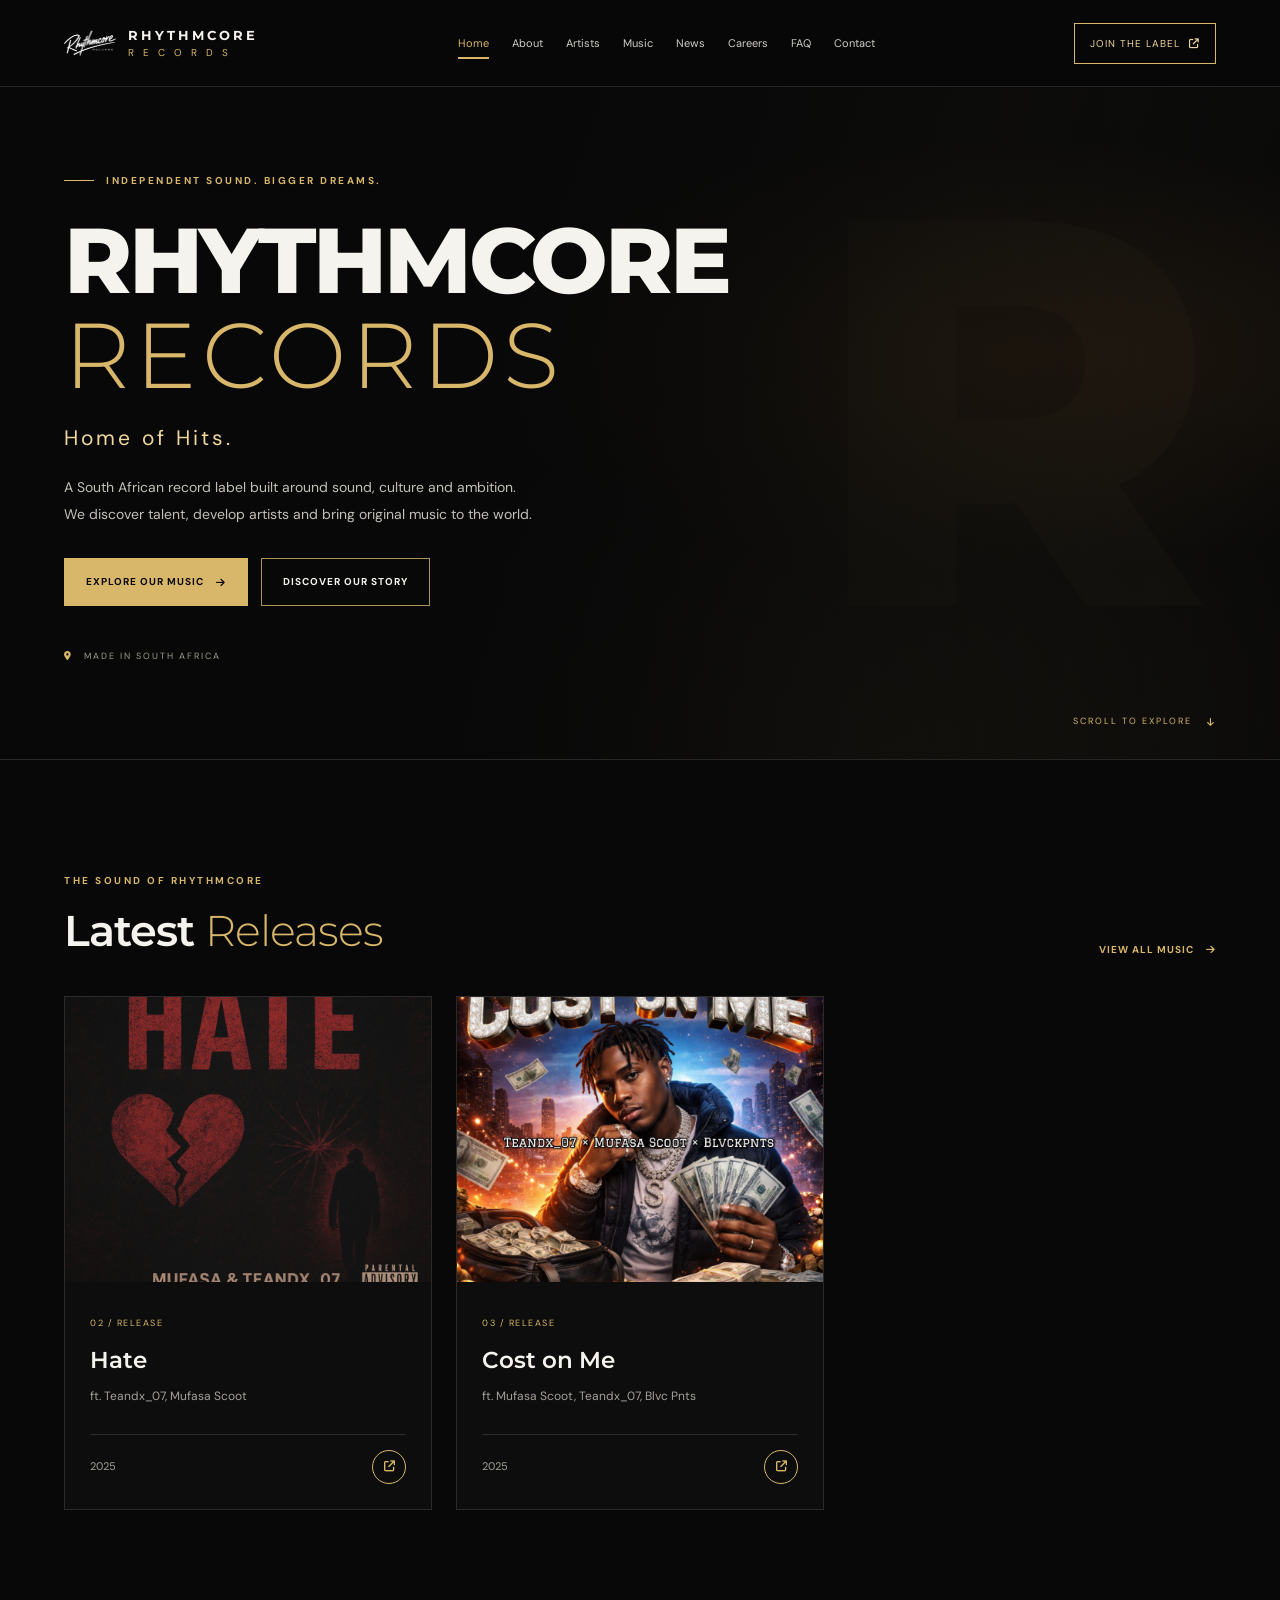
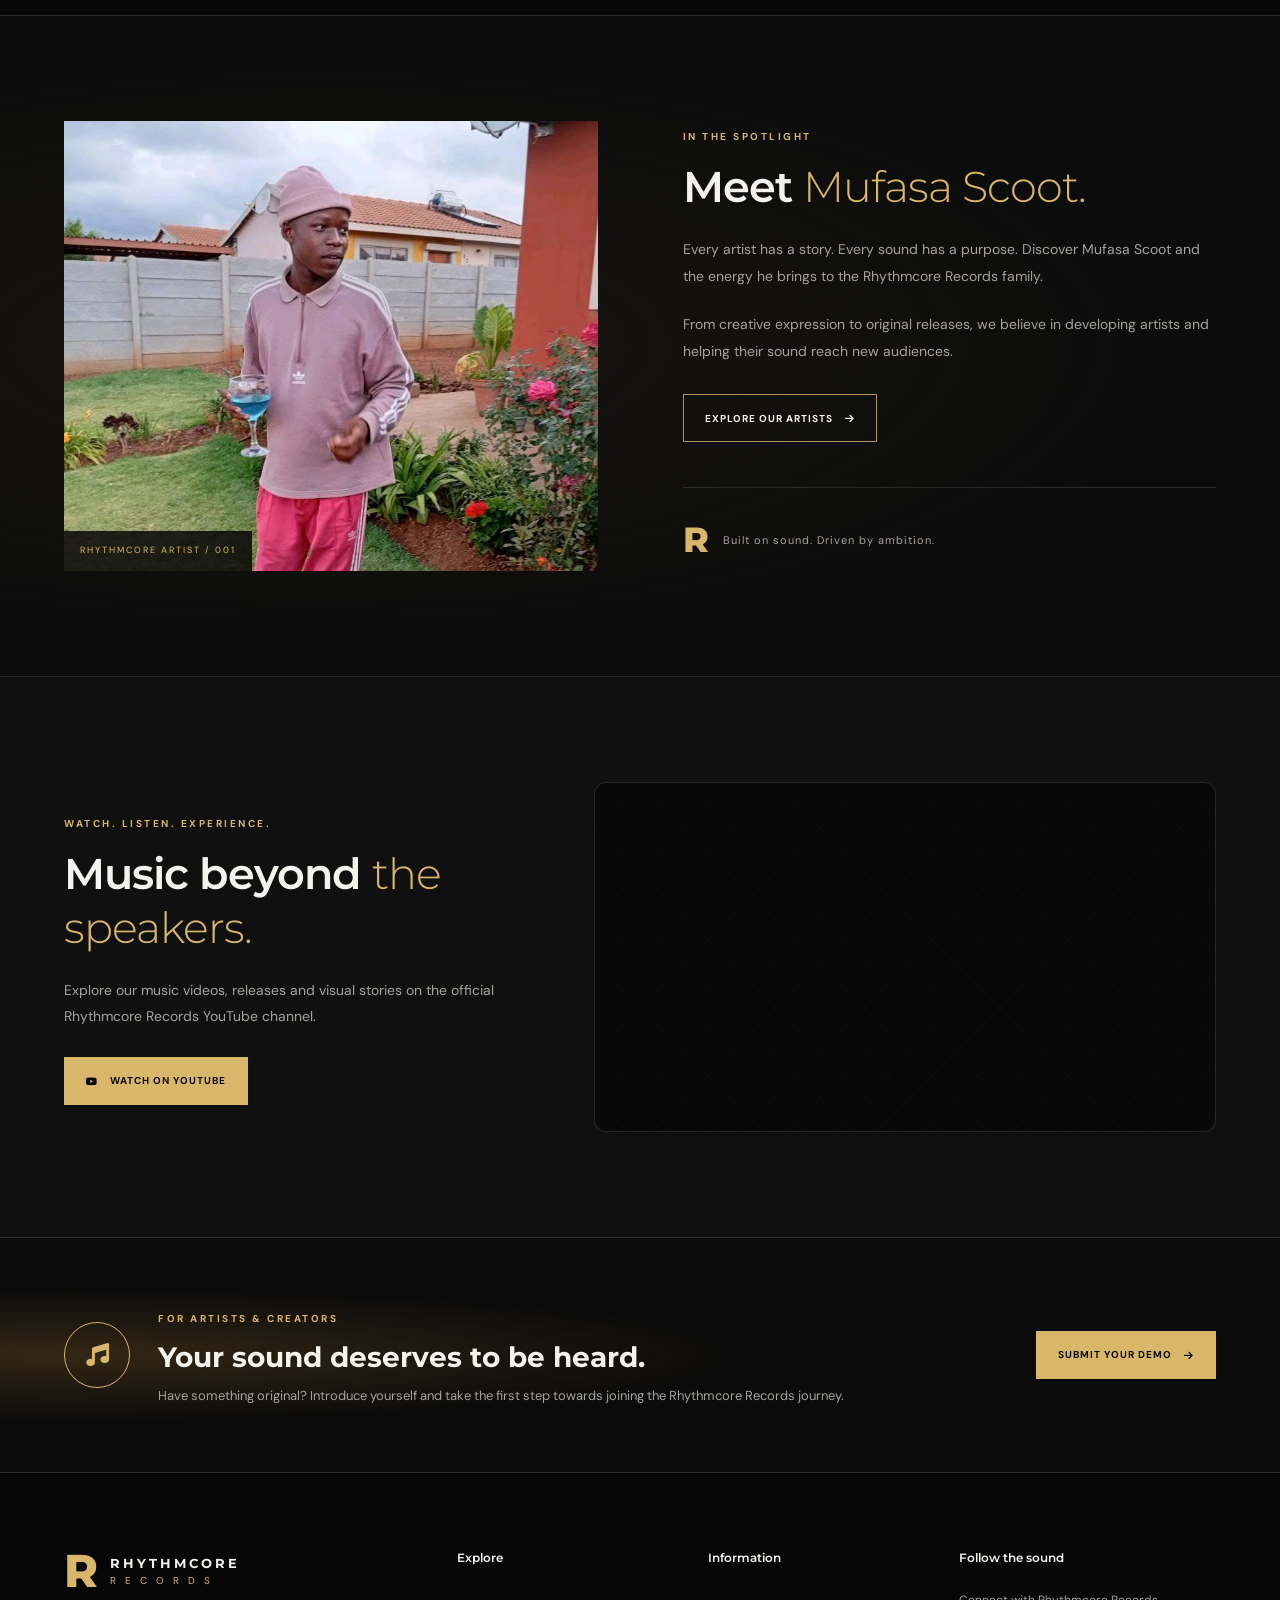
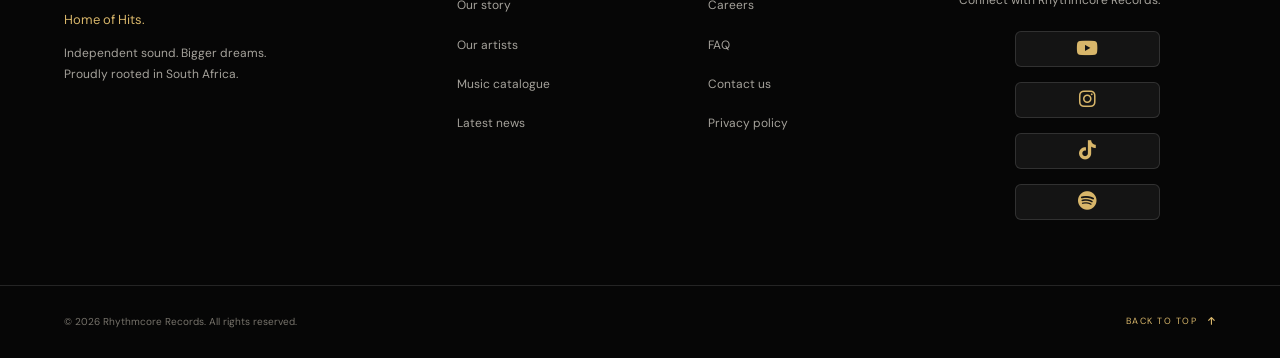
==== index.html @ 748b7330 "Update index.html" ====
<!DOCTYPE html>
<html lang="en">
<head>
    <meta charset="UTF-8">
    <meta name="viewport" content="width=device-width, initial-scale=1.0">

    <meta name="description"
          content="Rhythmcore Records is a South African record label discovering, developing and promoting talented artists.">

    <meta name="theme-color" content="#080808">

    <title>Rhythmcore Records | Home of Hits</title>

    <!-- Website styling -->
    <link rel="stylesheet" href="css/style.css">

    <!-- Google Fonts -->
    <link rel="preconnect" href="https://fonts.googleapis.com">
    <link rel="preconnect" href="https://fonts.gstatic.com" crossorigin>
    <link href="https://fonts.googleapis.com/css2?family=DM+Sans:wght@400;500;600;700&family=Montserrat:wght@300;400;500;600;700;800&display=swap"
          rel="stylesheet">

    <!-- Font Awesome icons -->
    <link rel="stylesheet"
          href="https://cdnjs.cloudflare.com/ajax/libs/font-awesome/6.7.2/css/all.min.css">

    <!-- Website JavaScript -->
    <script src="js/main.js" defer></script>
</head>

<body>

    <!-- ================= HEADER ================= -->

    <header class="site-header" id="top">

        <nav class="navbar container" aria-label="Main navigation">

            
<a href="index.html" class="brand" aria-label="Rhythmcore Records home">
    <img src="images/Logo.png"
         alt="Rhythmcore Records"
         class="brand-logo">

    <span class="brand-name">
        <strong>RHYTHMCORE</strong>
        <span>R E C O R D S</span>
    </span>
</a>

            <button class="menu-toggle"
                    id="menuToggle"
                    aria-label="Open navigation menu"
                    aria-expanded="false"
                    aria-controls="navLinks">

                <i class="fa-solid fa-bars"></i>
            </button>

            <ul class="nav-links" id="navLinks">

                <li><a href="#top" class="nav-link active">Home</a></li>
                <li><a href="about.html" class="nav-link">About</a></li>
                <li><a href="artists.html" class="nav-link">Artists</a></li>
                <li><a href="#music" class="nav-link">Music</a></li>
                <li><a href="news.html" class="nav-link">News</a></li>
                <li><a href="careers.html" class="nav-link">Careers</a></li>
                <li><a href="faq.html" class="nav-link">FAQ</a></li>
                <li><a href="contact.html" class="nav-link">Contact</a></li>

            </ul>

            <a href="artists.html#submit-demo" class="header-cta">
                Join the label <i class="fa-solid fa-arrow-up-right-from-square"></i>
            </a>

        </nav>

    </header>


    <main>

        <!-- ================= HERO ================= -->

        <section class="hero">

            <div class="hero-overlay"></div>

            <div class="container hero-content">

                <span class="eyebrow">
                    <span class="eyebrow-line"></span>
                    INDEPENDENT SOUND. BIGGER DREAMS.
                </span>

                <h1>
                    RHYTHMCORE
                    <span>RECORDS</span>
                </h1>

                <p class="hero-tagline">Home of Hits.</p>

                <p class="hero-description">
                    A South African record label built around sound,
                    culture and ambition. We discover talent, develop
                    artists and bring original music to the world.
                </p>

                <div class="hero-actions">

                    <a href="#music" class="btn btn-gold">
                        Explore our music
                        <i class="fa-solid fa-arrow-right"></i>
                    </a>

                    <a href="about.html" class="btn btn-outline">
                        Discover our story
                    </a>

                </div>

                <div class="hero-location">
                    <i class="fa-solid fa-location-dot"></i>
                    MADE IN SOUTH AFRICA
                </div>

            </div>

            <a href="#music" class="scroll-indicator">
                <span>SCROLL TO EXPLORE</span>
                <i class="fa-solid fa-arrow-down"></i>
            </a>

        </section>


        <!-- ================= MUSIC RELEASES ================= -->

        <section class="music-section section-padding" id="music">

            <div class="container">

                <div class="section-heading">

                    <div>
                        <span class="eyebrow">THE SOUND OF RHYTHMCORE</span>
                        <h2>Latest <span>Releases</span></h2>
                    </div>

                    <a href="music.html" class="text-link">
                        View all music
                        <i class="fa-solid fa-arrow-right"></i>
                    </a>

                </div>


                <div class="music-grid">

                    

                    <!-- Release 1 -->

                    <article class="release-card">

                        <div class="release-cover">
                            <img src="images/hate.jpg"
                                 alt="Hate single artwork"
                                 loading="lazy">

                            <span class="release-badge">SINGLE</span>
                        </div>

                        <div class="release-info">

                            <span class="release-number">02 / RELEASE</span>

                            <h3>Hate</h3>

                            <p>ft. Teandx_07, Mufasa Scoot</p>

                            <div class="release-bottom">
                                <span>2025</span>

                                <a href="music.html"
                                   class="play-link"
                                   aria-label="Explore Hate">
                                    <i class="fa-solid fa-arrow-up-right-from-square"></i>
                                </a>
                            </div>

                        </div>

                    </article>


                    <!-- Release 2 -->

                    <article class="release-card">

                        <div class="release-cover">
                            <img src="images/cost-on-me.jpg"
                                 alt="Cost on Me single artwork"
                                 loading="lazy">

                            <span class="release-badge">SINGLE</span>
                        </div>

                        <div class="release-info">

                            <span class="release-number">03 / RELEASE</span>

                            <h3>Cost on Me</h3>

                            <p>ft. Mufasa Scoot, Teandx_07, Blvc Pnts</p>

                            <div class="release-bottom">
                                <span>2025</span>

                                <a href="music.html"
                                   class="play-link"
                                   aria-label="Explore Cost on Me">
                                    <i class="fa-solid fa-arrow-up-right-from-square"></i>
                                </a>
                            </div>

                        </div>

                    </article>

                </div>

            </div>

        </section>


        <!-- ================= ARTIST SPOTLIGHT ================= -->

        <section class="artist-section section-padding" id="artist-spotlight">

            <div class="container artist-layout">

                <div class="artist-image">

                    <img src="images/mufasa-scoot.jpg"
                         alt="Mufasa Scoot, featured Rhythmcore Records artist"
                         loading="lazy">

                    <span class="image-caption">RHYTHMCORE ARTIST / 001</span>

                </div>

                <div class="artist-content">

                    <span class="eyebrow">IN THE SPOTLIGHT</span>

                    <h2>Meet <span>Mufasa Scoot.</span></h2>

                    <p>
                        Every artist has a story. Every sound has a purpose.
                        Discover Mufasa Scoot and the energy he brings to
                        the Rhythmcore Records family.
                    </p>

                    <p>
                        From creative expression to original releases,
                        we believe in developing artists and helping their
                        sound reach new audiences.
                    </p>

                    <a href="artists.html" class="btn btn-outline">
                        Explore our artists
                        <i class="fa-solid fa-arrow-right"></i>
                    </a>

                    <div class="artist-signature">
                        <span>R</span>
                        <p>Built on sound. Driven by ambition.</p>
                    </div>

                </div>

            </div>

        </section>


<!-- ================= YOUTUBE ================= -->

<section class="video-section section-padding" id="videos">

    <div class="container video-layout">

        <div class="video-copy">

            <span class="eyebrow">WATCH. LISTEN. EXPERIENCE.</span>

            <h2>Music beyond <span>the speakers.</span></h2>

            <p>
                Explore our music videos, releases and visual
                stories on the official Rhythmcore Records
                YouTube channel.
            </p>

            <a href="https://www.youtube.com/watch?v=Z5DShfRxQW0"
               class="btn btn-gold"
               target="_blank"
               rel="noopener noreferrer">

                <i class="fa-brands fa-youtube"></i>
                Watch on YouTube
            </a>

        </div>

        <!-- YouTube Video Player -->

        <div class="video-placeholder">

            <iframe
                src="https://www.youtube.com/watch?v=Z5DShfRxQW0"
                title="Rhythmcore Records YouTube Video"
                frameborder="0"
                allow="accelerometer; autoplay; clipboard-write; encrypted-media; gyroscope; picture-in-picture; web-share"
                referrerpolicy="strict-origin-when-cross-origin"
                allowfullscreen
                loading="lazy">
            </iframe>

        </div>

    </div>

</section>


        <!-- ================= ARTIST CALL TO ACTION ================= -->

        <section class="artist-cta" id="join">

            <div class="container cta-layout">

                <div class="cta-icon">
                    <i class="fa-solid fa-music"></i>
                </div>

                <div class="cta-copy">

                    <span class="eyebrow">FOR ARTISTS & CREATORS</span>

                    <h2>Your sound deserves to be heard.</h2>

                    <p>
                        Have something original? Introduce yourself
                        and take the first step towards joining
                        the Rhythmcore Records journey.
                    </p>

                </div>

                <a href="artists.html#submit-demo" class="btn btn-gold">
                    Submit your demo
                    <i class="fa-solid fa-arrow-right"></i>
                </a>

            </div>

        </section>

    </main>


    <!-- ================= FOOTER ================= -->

    <footer class="site-footer">

        <div class="container footer-main">

            <div class="footer-brand">

                <a href="index.html" class="brand">

                    <span class="brand-symbol">R</span>

                    <span class="brand-name">
                        <strong>RHYTHMCORE</strong>
                        <span>R E C O R D S</span>
                    </span>

                </a>

                <p>Home of Hits.</p>

                <p class="footer-description">
                    Independent sound. Bigger dreams.
                    Proudly rooted in South Africa.
                </p>

            </div>


            <div class="footer-column">

                <h3>Explore</h3>

                <ul>
                    <li><a href="about.html">Our story</a></li>
                    <li><a href="artists.html">Our artists</a></li>
                    <li><a href="music.html">Music catalogue</a></li>
                    <li><a href="news.html">Latest news</a></li>
                </ul>

            </div>


            <div class="footer-column">

                <h3>Information</h3>

                <ul>
                    <li><a href="careers.html">Careers</a></li>
                    <li><a href="faq.html">FAQ</a></li>
                    <li><a href="contact.html">Contact us</a></li>
                    <li><a href="privacy.html">Privacy policy</a></li>
                </ul>

            </div>


            <div class="footer-column footer-social">

                <h3>Follow the sound</h3>

                <p>Connect with Rhythmcore Records.</p>

                <div class="social-links">

                    <a href="https://www.youtube.com/@rhythmcorerecordsofficial"
                       target="_blank"
                       rel="noopener noreferrer"
                       aria-label="YouTube">
                        <i class="fa-brands fa-youtube"></i>
                    </a>

                    <a href="https://www.instagram.com/rhythmcorerecords/"
                       target="_blank"
                       rel="noopener noreferrer"
                       aria-label="Instagram">
                        <i class="fa-brands fa-instagram"></i>
                    </a>

                    <a href="https://www.tiktok.com/@officialrhythmcorerecord/"
                       target="_blank"
                       rel="noopener noreferrer"
                       aria-label="TikTok">
                        <i class="fa-brands fa-tiktok"></i>
                    </a>

                    <a href="https://open.spotify.com/artist/0T02Daxja1vg6ReajDqRt7?si=t7HYrs3cRoG09ZpL8BtkyA"
                       target="_blank"
                       rel="noopener noreferrer"
                       aria-label="Spotify">
                        <i class="fa-brands fa-spotify"></i>
                    </a>

                </div>

            </div>

        </div>


        <div class="footer-bottom">

            <div class="container footer-bottom-layout">

                <p>
                    &copy; <span id="currentYear">2026</span>
                    Rhythmcore Records. All rights reserved.
                </p>

                <a href="#top" class="back-to-top">
                    BACK TO TOP <i class="fa-solid fa-arrow-up"></i>
                </a>

            </div>

        </div>

    </footer>

</body>
</html>
---- css/style.css ----
/* =========================================
   RHYTHMCORE RECORDS
   Minimal Luxury Website
========================================= */

:root {
    --bg: #080808;
    --bg-light: #101010;
    --surface: #141414;
    --gold: #d8b66a;
    --gold-light: #f0d79c;
    --white: #f5f3ee;
    --muted: #a5a29b;
    --border: rgba(255, 255, 255, 0.12);
    --font-heading: "Montserrat", sans-serif;
    --font-body: "DM Sans", sans-serif;
    --container: 1200px;
}

* {
    margin: 0;
    padding: 0;
    box-sizing: border-box;
}

html {
    scroll-behavior: smooth;
    scroll-padding-top: 90px;
}

body {
    background: var(--bg);
    color: var(--white);
    font-family: var(--font-body);
    line-height: 1.7;
    overflow-x: hidden;
}

body.menu-open {
    overflow: hidden;
}

a {
    color: inherit;
    text-decoration: none;
}

img {
    display: block;
    max-width: 100%;
}

button,
a {
    -webkit-tap-highlight-color: transparent;
}

button {
    font: inherit;
}

.container {
    width: min(var(--container), 90%);
    margin-inline: auto;
}

.section-padding {
    padding: 105px 0;
}

::selection {
    background: var(--gold);
    color: #080808;
}

/* =========================================
   HEADER & NAVIGATION
========================================= */

.site-header {
    position: sticky;
    top: 0;
    z-index: 1000;
    background: rgba(8, 8, 8, 0.94);
    border-bottom: 1px solid var(--border);
    backdrop-filter: blur(16px);
}

.navbar {
    min-height: 86px;
    display: flex;
    align-items: center;
    justify-content: space-between;
    gap: 25px;
}

.brand {
    display: inline-flex;
    align-items: center;
    gap: 12px;
    flex-shrink: 0;
}

.brand-symbol {
    font-family: var(--font-heading);
    font-size: 46px;
    font-weight: 800;
    line-height: 1;
    color: var(--gold);
}

.brand-name {
    display: flex;
    flex-direction: column;
    line-height: 1.6;
}

.brand-name strong {
    font-family: var(--font-heading);
    font-size: 13px;
    letter-spacing: 3px;
}

.brand-name > span {
    font-size: 10px;
    color: var(--gold);
    letter-spacing: 3px;
}

.nav-links {
    list-style: none;
    display: flex;
    align-items: center;
    gap: 23px;
}

.nav-link {
    display: inline-block;
    position: relative;
    padding: 10px 0;
    font-size: 11px;
    color: #d0cec8;
    transition: color 0.25s ease;
}

.nav-link::after {
    content: "";
    position: absolute;
    bottom: 3px;
    left: 0;
    width: 0;
    height: 2px;
    background: var(--gold);
    transition: width 0.25s ease;
}

.nav-link:hover,
.nav-link.active {
    color: var(--gold-light);
}

.nav-link:hover::after,
.nav-link.active::after {
    width: 100%;
}

.header-cta {
    border: 1px solid var(--gold);
    color: var(--gold-light);
    padding: 11px 15px;
    font-size: 10px;
    text-transform: uppercase;
    letter-spacing: 1px;
    white-space: nowrap;
    transition: background 0.25s, color 0.25s;
}

.header-cta:hover {
    background: var(--gold);
    color: #080808;
}

.header-cta i {
    margin-left: 5px;
}

.menu-toggle {
    display: none;
    border: 1px solid var(--border);
    color: var(--gold);
    background: transparent;
    width: 43px;
    height: 43px;
    cursor: pointer;
    font-size: 19px;
}

/* =========================================
   BUTTONS & REUSABLE TEXT
========================================= */

.eyebrow {
    display: inline-flex;
    align-items: center;
    gap: 12px;
    color: var(--gold);
    font-size: 10px;
    font-weight: 700;
    letter-spacing: 2.5px;
    text-transform: uppercase;
}

.eyebrow-line {
    width: 30px;
    height: 1px;
    background: var(--gold);
}

.btn {
    min-height: 48px;
    padding: 13px 21px;
    display: inline-flex;
    justify-content: center;
    align-items: center;
    gap: 12px;
    font-size: 10px;
    font-weight: 700;
    letter-spacing: 1px;
    text-transform: uppercase;
    transition: transform 0.25s,
                background 0.25s,
                color 0.25s,
                border-color 0.25s;
}

.btn:hover {
    transform: translateY(-3px);
}

.btn-gold {
    background: var(--gold);
    border: 1px solid var(--gold);
    color: #080808;
}

.btn-gold:hover {
    background: var(--gold-light);
    border-color: var(--gold-light);
}

.btn-outline {
    border: 1px solid rgba(216, 182, 106, 0.8);
    color: var(--white);
    background: transparent;
}

.btn-outline:hover {
    background: var(--gold);
    color: #080808;
}

.text-link {
    display: inline-flex;
    align-items: center;
    gap: 12px;
    color: var(--gold);
    font-size: 10px;
    font-weight: 700;
    letter-spacing: 1px;
    text-transform: uppercase;
}

.text-link i {
    transition: transform 0.25s;
}

.text-link:hover i {
    transform: translateX(5px);
}

/* =========================================
   HERO SECTION
========================================= */

.hero {
    position: relative;
    isolation: isolate;
    min-height: 610px;
    display: flex;
    align-items: center;
    overflow: hidden;
    background:
        radial-gradient(
            ellipse at 78% 40%,
            rgba(164, 105, 40, 0.20),
            transparent 38%
        ),
        radial-gradient(
            ellipse at 70% 100%,
            rgba(216, 182, 106, 0.08),
            transparent 42%
        ),
        linear-gradient(110deg, #080808 20%, #11100e 65%, #080808);
}

.hero::before {
    content: "R";
    position: absolute;
    z-index: -1;
    right: 5%;
    top: 48%;
    transform: translateY(-50%);
    font-family: var(--font-heading);
    font-size: clamp(300px, 43vw, 650px);
    font-weight: 800;
    line-height: 1;
    color: rgba(216, 182, 106, 0.035);
    pointer-events: none;
}

.hero::after {
    content: "";
    position: absolute;
    inset: 0;
    z-index: -1;
    background: linear-gradient(
        90deg,
        #080808 0%,
        rgba(8, 8, 8, 0.93) 38%,
        rgba(8, 8, 8, 0.28) 100%
    );
}

.hero-content {
    position: relative;
    padding-top: 75px;
    padding-bottom: 95px;
}

.hero h1 {
    margin-top: 24px;
    max-width: 800px;
    font-family: var(--font-heading);
    font-size: clamp(43px, 7.3vw, 92px);
    font-weight: 800;
    line-height: 1.03;
    letter-spacing: -3px;
}

.hero h1 span {
    display: block;
    color: var(--gold);
    font-weight: 300;
    letter-spacing: 5px;
}

.hero-tagline {
    margin-top: 18px;
    color: var(--gold-light);
    font-size: 21px;
    letter-spacing: 3px;
}

.hero-description {
    max-width: 475px;
    margin-top: 18px;
    color: #c3c0b9;
    font-size: 14px;
    line-height: 1.9;
}

.hero-actions {
    display: flex;
    flex-wrap: wrap;
    gap: 13px;
    margin-top: 30px;
}

.hero-location {
    margin-top: 43px;
    color: #a09c91;
    font-size: 9px;
    letter-spacing: 2px;
}

.hero-location i {
    color: var(--gold);
    margin-right: 7px;
}

.scroll-indicator {
    position: absolute;
    right: 5%;
    bottom: 30px;
    display: flex;
    align-items: center;
    gap: 15px;
    color: var(--gold);
    font-size: 9px;
    letter-spacing: 2px;
}

.scroll-indicator i {
    animation: floatDown 1.5s infinite;
}

@keyframes floatDown {
    0%, 100% {
        transform: translateY(0);
    }

    50% {
        transform: translateY(5px);
    }
}

/* =========================================
   SECTION HEADINGS
========================================= */

.section-heading {
    display: flex;
    align-items: flex-end;
    justify-content: space-between;
    gap: 20px;
    margin-bottom: 38px;
}

.section-heading h2,
.artist-content h2,
.video-copy h2 {
    margin-top: 12px;
    font-family: var(--font-heading);
    font-size: clamp(29px, 4vw, 43px);
    line-height: 1.25;
    font-weight: 600;
    letter-spacing: -1px;
}

.section-heading h2 span,
.artist-content h2 span,
.video-copy h2 span {
    color: var(--gold);
    font-weight: 300;
}

/* =========================================
   MUSIC RELEASE CARDS
========================================= */

.music-section {
    background: var(--bg);
    border-top: 1px solid var(--border);
}

.music-grid {
    display: grid;
    grid-template-columns: repeat(3, minmax(0, 1fr));
    gap: 24px;
}

.release-card {
    border: 1px solid var(--border);
    background: #0d0d0d;
    transition: border-color 0.3s, transform 0.3s;
}

.release-card:hover {
    border-color: rgba(216, 182, 106, 0.65);
    transform: translateY(-5px);
}

.release-cover {
    position: relative;
    aspect-ratio: 1 / 1;
    overflow: hidden;
    background:
        radial-gradient(circle at 50% 40%, #373024, #101010 65%);
}

.release-cover img {
    width: 100%;
    height: 100%;
    object-fit: cover;
    transition: transform 0.5s;
}

.release-card:hover .release-cover img {
    transform: scale(1.04);
}

.release-badge {
    position: absolute;
    top: 15px;
    left: 15px;
    padding: 5px 9px;
    background: rgba(8, 8, 8, 0.85);
    border: 1px solid rgba(216, 182, 106, 0.5);
    color: var(--gold-light);
    font-size: 8px;
    letter-spacing: 1.5px;
}

.release-info {
    padding: 23px 20px 20px;
}

.release-number {
    color: var(--gold);
    font-size: 9px;
    letter-spacing: 1.5px;
}

.release-info h3 {
    margin-top: 10px;
    font-family: var(--font-heading);
    font-size: 17px;
    font-weight: 600;
}

.release-info > p {
    min-height: 28px;
    margin-top: 5px;
    color: var(--muted);
    font-size: 12px;
}

.release-bottom {
    display: flex;
    align-items: center;
    justify-content: space-between;
    margin-top: 20px;
    padding-top: 15px;
    border-top: 1px solid var(--border);
    color: var(--muted);
    font-size: 11px;
}

.play-link {
    display: grid;
    place-items: center;
    width: 34px;
    height: 34px;
    border: 1px solid var(--gold);
    border-radius: 50%;
    color: var(--gold);
    transition: background 0.25s, color 0.25s;
}

.play-link:hover {
    background: var(--gold);
    color: #080808;
}

/* =========================================
   ARTIST SPOTLIGHT
========================================= */

.artist-section {
    border-top: 1px solid var(--border);
    border-bottom: 1px solid var(--border);
    background:
        radial-gradient(ellipse at 25% 50%, #171510, transparent 65%),
        #0c0c0c;
}

.artist-layout {
    display: grid;
    grid-template-columns: 1fr 1fr;
    align-items: center;
    gap: 85px;
}

.artist-image {
    position: relative;
    min-height: 450px;
    background: #15130f;
    overflow: hidden;
}

.artist-image img {
    width: 100%;
    height: 450px;
    object-fit: cover;
    object-position: center 25%;
}

.image-caption {
    position: absolute;
    bottom: 0;
    left: 0;
    padding: 12px 16px;
    background: rgba(8, 8, 8, 0.85);
    color: var(--gold);
    font-size: 9px;
    letter-spacing: 2px;
}

.artist-content > p,
.video-copy > p {
    margin-top: 22px;
    color: var(--muted);
    font-size: 14px;
    line-height: 1.9;
}

.artist-content .btn {
    margin-top: 30px;
}

.artist-signature {
    display: flex;
    align-items: center;
    gap: 14px;
    margin-top: 45px;
    padding-top: 22px;
    border-top: 1px solid var(--border);
}

.artist-signature > span {
    color: var(--gold);
    font-family: var(--font-heading);
    font-size: 35px;
    font-weight: 800;
}

.artist-signature p {
    color: #a9a49a;
    font-size: 11px;
    letter-spacing: 1px;
}

/* =========================================
   VIDEO SECTION
========================================= */

.video-section {
    background: var(--bg-light);
}

.video-layout {
    display: grid;
    grid-template-columns: 0.85fr 1.15fr;
    align-items: center;
    gap: 70px;
}

.video-copy > p {
    margin-bottom: 27px;
}

.video-placeholder {
    position: relative;
    min-height: 330px;
    display: flex;
    align-items: center;
    justify-content: center;
    overflow: hidden;
    background:
        radial-gradient(ellipse at 60% 40%, #4a3520, transparent 45%),
        linear-gradient(135deg, #191714, #080808);
    border: 1px solid var(--border);
}

.video-placeholder::before {
    content: "";
    position: absolute;
    inset: 0;
    background:
        linear-gradient(45deg, transparent 49.8%, #d8b66a10 50%, transparent 50.2%),
        linear-gradient(-45deg, transparent 49.8%, #d8b66a10 50%, transparent 50.2%);
    background-size: 45px 45px;
    opacity: 0.5;
}

.video-play {
    position: relative;
    display: grid;
    place-items: center;
    width: 76px;
    height: 76px;
    border: 1px solid var(--gold);
    border-radius: 50%;
    color: var(--gold);
    font-size: 22px;
    transition: background 0.3s, color 0.3s, transform 0.3s;
}

.video-placeholder:hover .video-play {
    background: var(--gold);
    color: #080808;
    transform: scale(1.08);
}

.video-label {
    position: absolute;
    bottom: 20px;
    left: 20px;
    color: var(--white);
    font-size: 10px;
    letter-spacing: 2px;
}

.video-label i {
    margin-right: 6px;
    color: var(--gold);
}

/* =========================================
   ARTIST CALL TO ACTION
========================================= */

.artist-cta {
    padding: 65px 0;
    border-top: 1px solid var(--border);
    border-bottom: 1px solid var(--border);
    background:
        radial-gradient(ellipse at 5% 50%, #332714, transparent 40%),
        #0b0b0b;
}

.cta-layout {
    display: flex;
    align-items: center;
    gap: 28px;
}

.cta-icon {
    width: 66px;
    height: 66px;
    flex-shrink: 0;
    display: grid;
    place-items: center;
    border: 1px solid var(--gold);
    border-radius: 50%;
    color: var(--gold);
    font-size: 23px;
}

.cta-copy {
    flex: 1;
}

.cta-copy h2 {
    margin-top: 8px;
    font-family: var(--font-heading);
    font-size: clamp(20px, 3vw, 28px);
    line-height: 1.4;
}

.cta-copy p {
    margin-top: 8px;
    color: var(--muted);
    font-size: 13px;
}

.cta-layout > .btn {
    flex-shrink: 0;
}

/* =========================================
   FOOTER
========================================= */

.site-footer {
    background: #060606;
}

.footer-main {
    display: grid;
    grid-template-columns: 1.35fr 0.8fr 0.8fr 1fr;
    gap: 45px;
    padding-top: 75px;
    padding-bottom: 65px;
}

.footer-brand > p:first-of-type {
    margin-top: 14px;
    color: var(--gold);
    font-size: 13px;
}

.footer-description {
    max-width: 235px;
    margin-top: 12px;
    color: var(--muted);
    font-size: 12px;
}

.footer-column h3 {
    margin-bottom: 22px;
    font-family: var(--font-heading);
    font-size: 12px;
    font-weight: 600;
}

.footer-column ul {
    list-style: none;
}

.footer-column li {
    margin-bottom: 12px;
}

.footer-column li a,
.footer-social > p {
    color: var(--muted);
    font-size: 12px;
    transition: color 0.2s;
}

.footer-column li a:hover {
    color: var(--gold);
}

.social-links {
    display: flex;
    flex-wrap: wrap;
    gap: 12px;
    margin-top: 20px;
}

.social-links a {
    display: grid;
    place-items: center;
    width: 36px;
    height: 36px;
    border: 1px solid var(--border);
    color: var(--gold);
    transition: background 0.2s, color 0.2s;
}

.social-links a:hover {
    background: var(--gold);
    color: #080808;
}

.footer-bottom {
    border-top: 1px solid var(--border);
}

.footer-bottom-layout {
    min-height: 72px;
    display: flex;
    align-items: center;
    justify-content: space-between;
    gap: 20px;
}

.footer-bottom p {
    color: #77736b;
    font-size: 10px;
}

.back-to-top {
    color: var(--gold);
    font-size: 9px;
    letter-spacing: 1.5px;
}

.back-to-top i {
    margin-left: 7px;
}

/* =========================================
   RESPONSIVE DESIGN: TABLETS
========================================= */

@media (max-width: 1100px) {
    .navbar {
        gap: 18px;
    }

    .nav-links {
        gap: 13px;
    }

    .nav-link {
        font-size: 10px;
    }

    .header-cta {
        display: none;
    }

    .artist-layout {
        gap: 45px;
    }

    .video-layout {
        gap: 40px;
    }

    .footer-main {
        gap: 30px;
    }
}

/* =========================================
   RESPONSIVE DESIGN: MOBILE NAVIGATION
========================================= */

@media (max-width: 760px) {
    .section-padding {
        padding: 75px 0;
    }

    .navbar {
        min-height: 74px;
        position: relative;
    }

    .brand-symbol {
        font-size: 40px;
    }

    .brand-name strong {
        font-size: 11px;
    }

    .brand-name > span {
        font-size: 9px;
    }

    .menu-toggle {
        display: grid;
        place-items: center;
        margin-left: auto;
    }

    .nav-links {
        position: fixed;
        top: 74px;
        right: 0;
        bottom: 0;
        width: min(320px, 85vw);
        padding: 35px 28px;
        display: flex;
        flex-direction: column;
        align-items: stretch;
        gap: 7px;
        background: #0a0a0a;
        border-left: 1px solid var(--border);
        transform: translateX(105%);
        visibility: hidden;
        transition: transform 0.3s ease, visibility 0.3s;
        overflow-y: auto;
    }

    .nav-links.open {
        transform: translateX(0);
        visibility: visible;
    }

    .nav-link {
        display: block;
        padding: 12px 0;
        font-size: 13px;
        border-bottom: 1px solid var(--border);
    }

    .nav-link::after {
        display: none;
    }

    .hero {
        min-height: 580px;
    }

    .hero-content {
        padding-top: 70px;
        padding-bottom: 85px;
    }

    .hero h1 {
        letter-spacing: -2px;
    }

    .hero h1 span {
        letter-spacing: 2px;
    }

    .hero-description {
        max-width: 430px;
        font-size: 13px;
    }

    .scroll-indicator {
        display: none;
    }

    .music-grid {
        grid-template-columns: repeat(2, minmax(0, 1fr));
        gap: 15px;
    }

    .release-info {
        padding: 17px 13px;
    }

    .release-info h3 {
        font-size: 14px;
    }

    .release-info > p {
        font-size: 11px;
    }

    .artist-layout,
    .video-layout {
        grid-template-columns: 1fr;
        gap: 35px;
    }

    .artist-image,
    .artist-image img {
        min-height: 350px;
        height: 350px;
    }

    .video-placeholder {
        min-height: 270px;
    }

    .cta-layout {
        flex-wrap: wrap;
    }

    .cta-copy {
        flex-basis: calc(100% - 100px);
    }

    .cta-layout > .btn {
        margin-left: 94px;
    }

    .footer-main {
        grid-template-columns: repeat(2, minmax(0, 1fr));
        gap: 40px 25px;
    }
}

/* =========================================
   RESPONSIVE DESIGN: SMALL PHONES
========================================= */

@media (max-width: 430px) {
    .container {
        width: 90%;
    }

    .section-heading {
        align-items: flex-start;
        flex-direction: column;
    }

    .section-heading .text-link {
        margin-top: 5px;
    }

    .music-grid {
        grid-template-columns: 1fr;
    }

    .release-info h3 {
        font-size: 17px;
    }

    .release-info > p {
        font-size: 12px;
    }

    .hero-actions {
        align-items: stretch;
        flex-direction: column;
        max-width: 260px;
    }

    .hero-actions .btn {
        width: 100%;
    }

    .cta-icon {
        width: 52px;
        height: 52px;
    }

    .cta-copy {
        flex-basis: calc(100% - 75px);
    }

    .cta-layout > .btn {
        margin-left: 0;
        width: 100%;
    }

    .footer-main {
        grid-template-columns: 1fr;
        gap: 32px;
    }

    .footer-bottom-layout {
        padding-top: 18px;
        padding-bottom: 18px;
        align-items: flex-start;
        flex-direction: column;
    }
}

/* =========================================
   ACCESSIBILITY
========================================= */

a:focus-visible,
button:focus-visible {
    outline: 2px solid var(--gold-light);
    outline-offset: 4px;
}

@media (prefers-reduced-motion: reduce) {
    *,
    *::before,
    *::after {
        scroll-behavior: auto !important;
        animation-duration: 0.01ms !important;
        animation-iteration-count: 1 !important;
        transition-duration: 0.01ms !important;
    }
}


/* =========================================
   LOGO FIX — RHYTHMCORE RECORDS
========================================= */

/* Keep the logo inside the navigation */
.navbar .brand {
    display: inline-flex;
    align-items: center;
    gap: 12px;
    width: auto;
    max-width: 260px;
    flex-shrink: 0;
    overflow: hidden;
}

/* Prevent the actual logo image from filling the page */
.navbar .brand img,
.footer-brand .brand img,
.brand img.brand-logo {
    display: block;
    width: 52px !important;
    height: 52px !important;
    max-width: 52px !important;
    max-height: 52px !important;
    object-fit: contain;
    flex: 0 0 52px;
}

/* Keep the logo text at the correct size */
.brand-name {
    display: flex;
    flex-direction: column;
    flex-shrink: 0;
    line-height: 1.6;
}

.brand-name strong {
    font-size: 13px;
    letter-spacing: 3px;
}

.brand-name span {
    font-size: 10px;
    letter-spacing: 3px;
}

/* Footer logo */
.site-footer .brand img {
    width: 52px !important;
    height: 52px !important;
    max-width: 52px !important;
    max-height: 52px !important;
    object-fit: contain;
}

/* Mobile logo */
@media (max-width: 760px) {
    .navbar .brand img,
    .site-footer .brand img {
        width: 42px !important;
        height: 42px !important;
        max-width: 42px !important;
        max-height: 42px !important;
        flex-basis: 42px;
    }
}


/* RHYTHMCORE RECORDS — VISIBLE LOGO FIX */

.navbar .brand img,
.site-footer .brand img,
.brand img.brand-logo {
    width: 52px !important;
    height: 52px !important;
    max-width: 52px !important;
    max-height: 52px !important;
    object-fit: contain;
    display: block;

    /* Turn the black logo white */
    filter: brightness(0) invert(1);
}

/* Keep the logo visible on mobile */
@media (max-width: 760px) {
    .navbar .brand img,
    .site-footer .brand img,
    .brand img.brand-logo {
        width: 42px !important;
        height: 42px !important;
        max-width: 42px !important;
        max-height: 42px !important;
    }
}


/* =========================================
   ARTISTS PAGE
========================================= */

.inner-hero {
    position: relative;
    overflow: hidden;
    padding: 100px 0 110px;
    background:
        radial-gradient(ellipse at 80% 40%, #292013 0%, transparent 42%),
        linear-gradient(120deg, #080808, #11100d);
    border-bottom: 1px solid var(--border);
}

.inner-hero::after {
    content: "R";
    position: absolute;
    right: 6%;
    top: 50%;
    transform: translateY(-50%);
    font-family: var(--font-heading);
    font-size: clamp(250px, 35vw, 450px);
    font-weight: 800;
    line-height: 1;
    color: rgba(216, 182, 106, 0.04);
    pointer-events: none;
}

.inner-hero-content {
    position: relative;
    z-index: 1;
}

.inner-hero h1 {
    margin-top: 22px;
    font-family: var(--font-heading);
    font-size: clamp(48px, 7vw, 82px);
    line-height: 1.15;
    letter-spacing: -3px;
}

.inner-hero h1 span {
    color: var(--gold);
    font-weight: 300;
}

.inner-hero-content > p {
    max-width: 600px;
    margin: 20px 0 28px;
    color: var(--muted);
    font-size: 14px;
    line-height: 1.9;
}

/* Artist cards */

.artist-roster {
    background: var(--bg);
}

.roster-grid {
    display: grid;
    grid-template-columns: repeat(3, minmax(0, 1fr));
    gap: 24px;
}

.roster-card {
    min-width: 0;
    overflow: hidden;
    border: 1px solid var(--border);
    background: #0d0d0d;
    transition: border-color 0.3s, transform 0.3s;
}

.roster-card:hover {
    transform: translateY(-5px);
    border-color: rgba(216, 182, 106, 0.65);
}

.roster-image {
    position: relative;
    aspect-ratio: 4 / 4.3;
    overflow: hidden;
    background:
        radial-gradient(circle at 50% 40%, #393024, #101010 70%);
}

.roster-image img {
    width: 100%;
    height: 100%;
    object-fit: cover;
    transition: transform 0.5s;
}

.roster-card:hover .roster-image img {
    transform: scale(1.04);
}

.roster-index {
    position: absolute;
    left: 14px;
    bottom: 14px;
    padding: 6px 10px;
    background: rgba(8, 8, 8, 0.88);
    border: 1px solid rgba(216, 182, 106, 0.4);
    color: var(--gold-light);
    font-size: 9px;
    letter-spacing: 1.5px;
}

.roster-placeholder {
    display: grid;
    place-items: center;
}

.roster-placeholder > i {
    color: rgba(216, 182, 106, 0.45);
    font-size: 65px;
}

.roster-info {
    padding: 24px 21px;
}

.roster-label {
    color: var(--gold);
    font-size: 9px;
    font-weight: 700;
    letter-spacing: 1.5px;
}

.roster-info h3 {
    margin-top: 9px;
    font-family: var(--font-heading);
    font-size: 21px;
    font-weight: 600;
}

.roster-info > p {
    min-height: 88px;
    margin: 12px 0 22px;
    color: var(--muted);
    font-size: 12px;
    line-height: 1.9;
}

.roster-info .text-link {
    font-size: 9px;
}

.roster-note {
    margin-top: 25px;
    color: #89857d;
    font-size: 11px;
    line-height: 1.8;
}

/* Artist submission enquiry */

.submit-section {
    border-top: 1px solid var(--border);
    background:
        radial-gradient(ellipse at 5% 50%, #241d11, transparent 45%),
        #0c0c0c;
}

.submit-layout {
    display: grid;
    grid-template-columns: 1.1fr 0.9fr;
    align-items: center;
    gap: 70px;
}

.submit-copy h2 {
    margin-top: 15px;
    font-family: var(--font-heading);
    font-size: clamp(31px, 4vw, 46px);
    font-weight: 600;
    line-height: 1.3;
    letter-spacing: -1px;
}

.submit-copy h2 span {
    color: var(--gold);
    font-weight: 300;
}

.submit-copy > p {
    margin-top: 20px;
    color: var(--muted);
    font-size: 14px;
    line-height: 1.9;
}

.submit-points {
    margin-top: 25px;
}

.submit-points p {
    margin-top: 12px;
    color: #d6d2c9;
    font-size: 12px;
}

.submit-points i {
    margin-right: 10px;
    color: var(--gold);
}

.submit-panel {
    padding: 35px;
    border: 1px solid rgba(216, 182, 106, 0.35);
    background: rgba(8, 8, 8, 0.65);
}

.submit-panel h3 {
    margin-top: 12px;
    font-family: var(--font-heading);
    font-size: 24px;
}

.submit-panel > p {
    margin-top: 12px;
    color: var(--muted);
    font-size: 13px;
    line-height: 1.9;
}

.submit-panel .btn {
    margin-top: 24px;
}

.submit-panel .form-note {
    margin-top: 22px;
    padding-top: 18px;
    border-top: 1px solid var(--border);
    font-size: 11px;
}

/* Artists page responsive layout */

@media (max-width: 900px) {
    .roster-grid {
        grid-template-columns: repeat(2, minmax(0, 1fr));
    }

    .submit-layout {
        gap: 35px;
    }
}

@media (max-width: 760px) {
    .inner-hero {
        padding: 75px 0 85px;
    }

    .inner-hero h1 {
        letter-spacing: -2px;
    }

    .submit-layout {
        grid-template-columns: 1fr;
        gap: 35px;
    }

    .roster-info > p {
        min-height: 0;
    }
}

@media (max-width: 480px) {
    .roster-grid {
        grid-template-columns: 1fr;
    }

    .roster-image {
        aspect-ratio: 1 / 0.9;
    }

    .submit-panel {
        padding: 25px 20px;
    }
}


/* =========================================
   ABOUT PAGE — RHYTHMCORE RECORDS
   Minimal Luxury / Black and Gold
========================================= */

/* ABOUT HERO */

.about-hero {
    position: relative;
    isolation: isolate;
    overflow: hidden;
    padding: 105px 0 90px;
    background:
        radial-gradient(
            ellipse at 82% 45%,
            rgba(216, 182, 106, 0.12),
            transparent 36%
        ),
        linear-gradient(115deg, #080808 25%, #100f0c 100%);
    border-bottom: 1px solid var(--border);
}

.about-hero-content {
    position: relative;
    z-index: 2;
}

.about-hero h1 {
    margin-top: 24px;
    font-family: var(--font-heading);
    font-size: clamp(48px, 7.5vw, 88px);
    font-weight: 700;
    line-height: 1.12;
    letter-spacing: -3px;
}

.about-hero h1 span {
    color: var(--gold);
    font-weight: 300;
}

.about-hero-description {
    max-width: 610px;
    margin-top: 23px;
    color: #bcb8af;
    font-size: 14px;
    line-height: 2;
}

.about-hero-actions {
    display: flex;
    flex-wrap: wrap;
    gap: 14px;
    margin-top: 30px;
}

.about-location {
    margin-top: 44px;
    color: #9e998f;
    font-size: 9px;
    letter-spacing: 2px;
}

.about-location i {
    margin-right: 8px;
    color: var(--gold);
}

.about-hero-mark {
    position: absolute;
    z-index: 0;
    top: 50%;
    right: 6%;
    transform: translateY(-50%);
    color: rgba(216, 182, 106, 0.035);
    font-family: var(--font-heading);
    font-size: clamp(300px, 40vw, 540px);
    font-weight: 800;
    line-height: 1;
    pointer-events: none;
    user-select: none;
}

/* OUR STORY */

.about-story {
    background: var(--bg);
}

.about-story-grid {
    display: grid;
    grid-template-columns: 0.85fr 1.15fr;
    align-items: start;
    gap: 95px;
}

.story-side {
    position: relative;
}

.story-side h2 {
    max-width: 430px;
    margin-top: 18px;
    font-family: var(--font-heading);
    font-size: clamp(31px, 4vw, 45px);
    font-weight: 600;
    line-height: 1.3;
    letter-spacing: -1.2px;
}

.story-side h2 span {
    color: var(--gold);
    font-weight: 300;
}

.story-side-note {
    margin-top: 20px;
    color: var(--muted);
    font-size: 13px;
    line-height: 1.8;
}

.story-decoration {
    display: flex;
    align-items: center;
    gap: 16px;
    margin-top: 45px;
    padding-top: 22px;
    border-top: 1px solid var(--border);
}

.story-decoration span:first-child {
    color: var(--gold);
    font-family: var(--font-heading);
    font-size: 46px;
    font-weight: 800;
    line-height: 1;
}

.story-decoration span:nth-child(2) {
    color: rgba(216, 182, 106, 0.3);
    font-family: var(--font-heading);
    font-size: 46px;
    font-weight: 300;
    line-height: 1;
}

.story-decoration span:last-child {
    margin-left: auto;
    color: var(--muted);
    font-size: 11px;
    letter-spacing: 2px;
}

.story-main {
    padding-top: 5px;
}

.story-main p {
    margin-bottom: 21px;
    color: var(--muted);
    font-size: 13px;
    line-height: 2;
}

.story-main .story-lead {
    color: var(--white);
    font-size: 19px;
    line-height: 1.8;
}

.story-main .text-link {
    margin-top: 10px;
}

/* JOURNEY TIMELINE */

.about-timeline {
    background: #0c0c0c;
    border-top: 1px solid var(--border);
    border-bottom: 1px solid var(--border);
}

.timeline-intro {
    max-width: 300px;
    color: var(--muted);
    font-size: 12px;
    line-height: 1.9;
}

.timeline-grid {
    display: grid;
    grid-template-columns: repeat(3, minmax(0, 1fr));
    gap: 24px;
}

.timeline-card {
    padding: 27px 25px;
    border: 1px solid var(--border);
    background: rgba(255, 255, 255, 0.015);
    transition: border-color 0.3s, transform 0.3s;
}

.timeline-card:hover {
    border-color: rgba(216, 182, 106, 0.55);
    transform: translateY(-4px);
}

.timeline-top {
    display: flex;
    align-items: center;
    justify-content: space-between;
    gap: 15px;
}

.timeline-year {
    color: var(--gold);
    font-size: 11px;
    font-weight: 700;
    letter-spacing: 2px;
}

.timeline-icon {
    display: grid;
    place-items: center;
    width: 42px;
    height: 42px;
    border: 1px solid rgba(216, 182, 106, 0.45);
    border-radius: 50%;
    color: var(--gold);
}

.timeline-line {
    display: block;
    width: 38px;
    height: 2px;
    margin: 28px 0 21px;
    background: var(--gold);
}

.timeline-card h3 {
    font-family: var(--font-heading);
    font-size: 18px;
    font-weight: 600;
}

.timeline-card > p {
    margin-top: 12px;
    color: var(--muted);
    font-size: 12px;
    line-height: 1.9;
}

/* MISSION, VISION AND VALUES */

.about-purpose {
    background: var(--bg);
}

.purpose-heading {
    max-width: 680px;
    margin-bottom: 40px;
}

.purpose-heading h2 {
    margin-top: 14px;
    font-family: var(--font-heading);
    font-size: clamp(29px, 4vw, 43px);
    font-weight: 600;
    line-height: 1.35;
    letter-spacing: -1px;
}

.purpose-heading h2 span {
    color: var(--gold);
    font-weight: 300;
}

.purpose-heading > p {
    margin-top: 14px;
    color: var(--muted);
    font-size: 13px;
}

.purpose-grid {
    display: grid;
    grid-template-columns: repeat(3, minmax(0, 1fr));
    gap: 20px;
}

.purpose-card {
    min-width: 0;
    padding: 30px 25px;
    border: 1px solid var(--border);
    background: #0d0d0d;
    transition: border-color 0.3s, background 0.3s;
}

.purpose-card:hover {
    border-color: rgba(216, 182, 106, 0.6);
}

.purpose-card-featured {
    background:
        radial-gradient(ellipse at 50% 0%, #211b10, transparent 75%),
        #0d0d0d;
    border-color: rgba(216, 182, 106, 0.4);
}

.purpose-icon {
    display: grid;
    place-items: center;
    width: 49px;
    height: 49px;
    margin-bottom: 26px;
    border: 1px solid rgba(216, 182, 106, 0.4);
    color: var(--gold);
    font-size: 18px;
}

.purpose-number {
    color: var(--gold);
    font-size: 9px;
    font-weight: 700;
    letter-spacing: 1.5px;
}

.purpose-card h3 {
    margin-top: 13px;
    font-family: var(--font-heading);
    font-size: 19px;
    font-weight: 600;
}

.purpose-card > p {
    margin-top: 13px;
    color: var(--muted);
    font-size: 12px;
    line-height: 2;
}

/* OUR MUSICAL IDENTITY */

.about-sound {
    background: #0c0c0c;
    border-top: 1px solid var(--border);
}

.sound-layout {
    display: grid;
    grid-template-columns: 1fr 0.9fr;
    align-items: center;
    gap: 75px;
}

.sound-copy h2 {
    margin-top: 18px;
    font-family: var(--font-heading);
    font-size: clamp(30px, 4vw, 45px);
    font-weight: 600;
    line-height: 1.35;
    letter-spacing: -1px;
}

.sound-copy h2 span {
    color: var(--gold);
    font-weight: 300;
}

.sound-copy > p {
    margin-top: 18px;
    color: var(--muted);
    font-size: 13px;
    line-height: 2;
}

.sound-copy .btn {
    margin-top: 27px;
}

.sound-artwork {
    position: relative;
    padding: 12px;
    border: 1px solid rgba(216, 182, 106, 0.35);
    background: #10100e;
}

.sound-artwork-inner {
    min-height: 360px;
    display: flex;
    flex-direction: column;
    align-items: center;
    justify-content: space-between;
    padding: 28px 20px;
    overflow: hidden;
    background:
        radial-gradient(
            circle at 50% 50%,
            rgba(216, 182, 106, 0.13),
            transparent 48%
        ),
        linear-gradient(145deg, #17150f, #080808);
    border: 1px solid var(--border);
}

.sound-artwork-top,
.sound-artwork-bottom {
    color: var(--gold);
    font-size: 9px;
    letter-spacing: 2.5px;
    text-align: center;
}

.sound-artwork-symbol {
    color: rgba(216, 182, 106, 0.8);
    font-family: var(--font-heading);
    font-size: clamp(150px, 20vw, 230px);
    font-weight: 800;
    line-height: 1;
    text-shadow: 0 0 70px rgba(216, 182, 106, 0.12);
}

/* FINAL CALL TO ACTION */

.about-cta {
    padding: 70px 0;
    border-top: 1px solid var(--border);
    background:
        radial-gradient(ellipse at 10% 50%, #292012, transparent 45%),
        #090909;
}

.about-cta-inner {
    display: flex;
    align-items: center;
    justify-content: space-between;
    gap: 40px;
}

.about-cta-inner > div {
    max-width: 700px;
}

.about-cta h2 {
    margin-top: 13px;
    font-family: var(--font-heading);
    font-size: clamp(25px, 4vw, 39px);
    font-weight: 600;
    line-height: 1.4;
}

.about-cta h2 span {
    color: var(--gold);
    font-weight: 300;
}

.about-cta p {
    max-width: 610px;
    margin-top: 13px;
    color: var(--muted);
    font-size: 13px;
    line-height: 1.9;
}

.about-cta-inner > .btn {
    flex-shrink: 0;
}

/* ABOUT PAGE RESPONSIVE DESIGN */

@media (max-width: 900px) {
    .about-story-grid {
        gap: 45px;
    }

    .sound-layout {
        gap: 35px;
    }

    .timeline-grid {
        gap: 15px;
    }

    .timeline-card {
        padding: 23px 18px;
    }

    .purpose-grid {
        gap: 14px;
    }

    .purpose-card {
        padding: 24px 18px;
    }
}

@media (max-width: 760px) {
    .about-hero {
        padding: 75px 0 70px;
    }

    .about-hero h1 {
        letter-spacing: -2px;
    }

    .about-hero-mark {
        right: -15%;
        opacity: 0.7;
    }

    .about-story-grid {
        grid-template-columns: 1fr;
        gap: 35px;
    }

    .story-decoration {
        margin-top: 25px;
    }

    .section-heading {
        align-items: flex-start;
        flex-direction: column;
    }

    .timeline-intro {
        max-width: 450px;
    }

    .timeline-grid {
        grid-template-columns: 1fr;
        gap: 15px;
    }

    .timeline-card {
        padding: 25px;
    }

    .purpose-grid {
        grid-template-columns: 1fr;
        gap: 15px;
    }

    .purpose-card {
        padding: 28px 24px;
    }

    .purpose-icon {
        margin-bottom: 20px;
    }

    .sound-layout {
        grid-template-columns: 1fr;
        gap: 38px;
    }

    .sound-artwork-inner {
        min-height: 300px;
    }

    .about-cta-inner {
        align-items: flex-start;
        flex-direction: column;
        gap: 25px;
    }
}

@media (max-width: 430px) {
    .about-hero-actions {
        flex-direction: column;
        align-items: stretch;
    }

    .about-hero-actions .btn {
        width: 100%;
    }

    .about-hero-description {
        font-size: 13px;
    }

    .story-main .story-lead {
        font-size: 17px;
    }

    .sound-artwork-inner {
        min-height: 260px;
    }

    .sound-artwork-top,
    .sound-artwork-bottom {
        font-size: 8px;
        letter-spacing: 1.5px;
    }
}


/* =========================================
   MUSIC CATALOGUE — RHYTHMCORE RECORDS
========================================= */

.music-hero {
    position: relative;
    isolation: isolate;
    overflow: hidden;
    padding: 100px 0 95px;
    background:
        radial-gradient(ellipse at 82% 45%, rgba(216,182,106,.12), transparent 38%),
        linear-gradient(115deg, #080808, #11100c);
    border-bottom: 1px solid var(--border);
}

.music-hero-content {
    position: relative;
    z-index: 2;
}

.music-hero h1 {
    margin-top: 23px;
    font-family: var(--font-heading);
    font-size: clamp(42px, 7vw, 78px);
    line-height: 1.15;
    letter-spacing: -2.5px;
}

.music-hero h1 span {
    color: var(--gold);
    font-weight: 300;
}

.music-hero-content > p {
    max-width: 590px;
    margin-top: 20px;
    color: var(--muted);
    font-size: 14px;
    line-height: 1.9;
}

.music-hero-content > .btn {
    margin-top: 28px;
}

.music-hero-mark {
    position: absolute;
    z-index: 0;
    top: 50%;
    right: 7%;
    transform: translateY(-50%);
    color: rgba(216,182,106,.04);
    font-family: var(--font-heading);
    font-size: clamp(280px, 38vw, 490px);
    font-weight: 800;
    line-height: 1;
    pointer-events: none;
    user-select: none;
}

.music-catalogue {
    background: var(--bg);
}

.catalogue-intro {
    max-width: 330px;
    color: var(--muted);
    font-size: 12px;
    line-height: 1.9;
}

.catalogue-grid {
    display: grid;
    grid-template-columns: repeat(2, minmax(0, 1fr));
    gap: 28px;
}

.release-card {
    min-width: 0;
    overflow: hidden;
    border: 1px solid var(--border);
    background: #0d0d0d;
    transition: border-color .3s, transform .3s;
}

.release-card:hover {
    transform: translateY(-4px);
    border-color: rgba(216,182,106,.55);
}

.release-cover {
    position: relative;
    display: flex;
    aspect-ratio: 1 / .78;
    align-items: center;
    justify-content: center;
    overflow: hidden;
    background:
        radial-gradient(circle at 50% 45%, #392e19, transparent 55%),
        linear-gradient(145deg, #17150f, #080808);
}

.release-cover img {
    position: absolute;
    inset: 0;
    z-index: 1;
    width: 100%;
    height: 100%;
    object-fit: cover;
}

.release-cover.cover-placeholder img {
    display: none;
}

.cover-label {
    position: absolute;
    z-index: 2;
    top: 20px;
    left: 20px;
    color: var(--gold-light);
    font-size: 9px;
    letter-spacing: 2px;
}

.cover-title {
    position: relative;
    z-index: 2;
    color: rgba(240,215,156,.92);
    font-family: var(--font-heading);
    font-size: clamp(38px, 6vw, 72px);
    font-weight: 800;
    line-height: 1.02;
    letter-spacing: 3px;
    text-align: center;
    text-shadow: 0 5px 35px rgba(0,0,0,.7);
    pointer-events: none;
}

.release-info {
    padding: 25px;
}

.release-category {
    color: var(--gold);
    font-size: 9px;
    font-weight: 700;
    letter-spacing: 2px;
}

.release-info h3 {
    margin-top: 7px;
    font-family: var(--font-heading);
    font-size: 23px;
    font-weight: 600;
}

.release-info > p {
    margin-top: 5px;
    margin-bottom: 20px;
    color: var(--muted);
    font-size: 12px;
}

.track-audio {
    display: block;
    width: 100%;
    height: 42px;
    margin: 15px 0 20px;
    color-scheme: dark;
}

.youtube-link {
    display: inline-flex;
    align-items: center;
    gap: 9px;
    font-size: 11px;
}

.youtube-link > i {
    color: #e86a61;
    font-size: 17px;
}

.youtube-link.is-unavailable {
    color: #89857d;
    cursor: default;
    pointer-events: none;
}

.catalogue-note {
    margin-top: 25px;
    color: #89857d;
    font-size: 11px;
    line-height: 1.8;
}

/* MUSIC CTA */

.music-cta {
    padding: 70px 0;
    border-top: 1px solid var(--border);
    background:
        radial-gradient(ellipse at 10% 50%, #292012, transparent 45%),
        #090909;
}

.music-cta-inner {
    display: flex;
    align-items: center;
    justify-content: space-between;
    gap: 35px;
}

.music-cta-inner > div:first-child {
    max-width: 650px;
}

.music-cta h2 {
    margin-top: 13px;
    font-family: var(--font-heading);
    font-size: clamp(27px, 4vw, 40px);
    line-height: 1.4;
}

.music-cta h2 span {
    color: var(--gold);
    font-weight: 300;
}

.music-cta p {
    margin-top: 12px;
    color: var(--muted);
    font-size: 13px;
    line-height: 1.9;
}

.music-cta-actions {
    display: flex;
    flex-direction: column;
    gap: 12px;
    flex-shrink: 0;
}

@media (max-width: 760px) {
    .music-hero {
        padding: 75px 0;
    }

    .music-hero h1 {
        letter-spacing: -1.5px;
    }

    .section-heading {
        align-items: flex-start;
        flex-direction: column;
    }

    .catalogue-grid {
        grid-template-columns: 1fr;
        gap: 22px;
    }

    .release-cover {
        aspect-ratio: 1 / .85;
    }

    .music-cta-inner {
        align-items: flex-start;
        flex-direction: column;
    }

    .music-cta-actions {
        width: 100%;
    }

    .music-cta-actions .btn {
        width: 100%;
    }
}

@media (max-width: 430px) {
    .release-info {
        padding: 20px;
    }

    .release-info h3 {
        font-size: 20px;
    }

    .cover-title {
        font-size: 40px;
    }
}


/* ================================
   RHYTHMCORE RECORDS CONTACT PAGE
================================ */

/* Contact hero */
.contact-hero {
    text-align: center;
    padding: 100px 20px 60px;
    background: var(--bg);
}

.contact-hero h1 {
    color: var(--white);
    font-family: var(--font-heading);
    font-size: clamp(2.5rem, 6vw, 4.5rem);
    margin-bottom: 20px;
    letter-spacing: 2px;
}

.contact-hero h1 span {
    color: var(--gold);
}

.contact-hero p {
    color: var(--muted);
    max-width: 650px;
    margin: 0 auto;
    line-height: 1.8;
}

/* Main contact section */
.contact-section {
    padding: 60px 0 90px;
    background: var(--bg-light);
}

.contact-grid {
    display: grid;
    grid-template-columns: 0.9fr 1.1fr;
    gap: 50px;
    align-items: start;
}

.contact-info h2,
.contact-form-wrapper h2 {
    color: var(--white);
    font-family: var(--font-heading);
    font-size: 1.8rem;
    margin-bottom: 18px;
}

.contact-info > p {
    color: var(--muted);
    line-height: 1.8;
    margin-bottom: 30px;
}

.contact-info-item {
    display: flex;
    align-items: flex-start;
    gap: 15px;
    margin-bottom: 25px;
}

.contact-info-item i {
    color: var(--gold);
    font-size: 1.3rem;
    margin-top: 4px;
    width: 25px;
}

.contact-info-item h3 {
    color: var(--white);
    font-size: 1rem;
    margin-bottom: 6px;
}

.contact-info-item p,
.contact-info-item a {
    color: var(--muted);
    line-height: 1.7;
    text-decoration: none;
    overflow-wrap: anywhere;
}

.contact-info-item a:hover {
    color: var(--gold);
}

/* Contact form container */
.contact-form-wrapper {
    background: var(--surface);
    border: 1px solid var(--border);
    border-radius: 12px;
    padding: 35px;
}

.contact-form-wrapper > p {
    color: var(--muted);
    line-height: 1.7;
    margin-bottom: 25px;
}

/* Form fields */
.contact-form {
    display: flex;
    flex-direction: column;
    gap: 18px;
}

.contact-form .form-group {
    display: flex;
    flex-direction: column;
    gap: 8px;
}

.contact-form label {
    color: var(--white);
    font-size: 0.9rem;
    font-weight: 500;
}

.contact-form input,
.contact-form select,
.contact-form textarea {
    width: 100%;
    padding: 14px 15px;
    background: #0b0b0b;
    color: var(--white);
    border: 1px solid var(--border);
    border-radius: 6px;
    font-family: var(--font-body);
    font-size: 0.95rem;
    outline: none;
    transition: border-color 0.3s ease;
}

.contact-form input:focus,
.contact-form select:focus,
.contact-form textarea:focus {
    border-color: var(--gold);
}

.contact-form input::placeholder,
.contact-form textarea::placeholder {
    color: #77736b;
}

.contact-form select option {
    background: #0b0b0b;
    color: var(--white);
}

.contact-form textarea {
    min-height: 150px;
    resize: vertical;
}

.contact-form button {
    align-self: flex-start;
    border: none;
    cursor: pointer;
    font-family: var(--font-body);
}

.contact-form button:hover {
    background: var(--gold-light);
    color: #080808;
}

.form-message {
    color: var(--gold);
    line-height: 1.6;
    margin-top: 5px;
}

/* Social media section */
.contact-socials {
    padding: 70px 20px;
    text-align: center;
    background: var(--bg);
}

.contact-socials h2 {
    color: var(--white);
    font-family: var(--font-heading);
    font-size: clamp(1.7rem, 4vw, 2.5rem);
    margin-bottom: 15px;
}

.contact-socials h2 span {
    color: var(--gold);
}

.contact-socials > p {
    color: var(--muted);
    margin-bottom: 30px;
    line-height: 1.7;
}

.social-links {
    display: flex;
    justify-content: center;
    align-items: center;
    flex-wrap: wrap;
    gap: 15px;
}

.social-links a {
    display: inline-flex;
    justify-content: center;
    align-items: center;
    gap: 10px;
    min-width: 145px;
    padding: 13px 20px;
    color: var(--white);
    text-decoration: none;
    border: 1px solid var(--border);
    border-radius: 6px;
    background: var(--surface);
    transition: color 0.3s ease,
                border-color 0.3s ease,
                background 0.3s ease,
                transform 0.3s ease;
}

.social-links a i {
    color: var(--gold);
    font-size: 1.2rem;
}

.social-links a:hover {
    color: var(--gold);
    border-color: var(--gold);
    transform: translateY(-3px);
}

/* Footer social icons */
.footer-socials {
    display: flex;
    align-items: center;
    gap: 15px;
}

.footer-socials a {
    display: inline-flex;
    align-items: center;
    justify-content: center;
    width: 38px;
    height: 38px;
    color: var(--muted);
    border: 1px solid var(--border);
    border-radius: 50%;
    text-decoration: none;
    transition: color 0.3s ease,
                border-color 0.3s ease;
}

.footer-socials a:hover {
    color: var(--gold);
    border-color: var(--gold);
}

/* Mobile responsive layout */
@media (max-width: 768px) {
    .contact-hero {
        padding: 75px 20px 45px;
    }

    .contact-section {
        padding: 45px 0 60px;
    }

    .contact-grid {
        grid-template-columns: 1fr;
        gap: 35px;
    }

    .contact-form-wrapper {
        padding: 25px 20px;
    }

    .social-links {
        flex-direction: column;
        align-items: stretch;
        max-width: 320px;
        margin: 0 auto;
    }

    .social-links a {
        width: 100%;
    }
}

@media (max-width: 480px) {
    .contact-hero h1 {
        font-size: 2.3rem;
    }

    .contact-info h2,
    .contact-form-wrapper h2 {
        font-size: 1.5rem;
    }

    .contact-form-wrapper {
        padding: 22px 16px;
    }
}

/* =====================================
   RHYTHMCORE RECORDS FAQ PAGE
===================================== */

.faq-hero {
    padding: 110px 20px 100px;
    text-align: center;
    background:
        radial-gradient(ellipse at top, rgba(216, 182, 106, 0.10), transparent 60%),
        var(--bg);
    border-bottom: 1px solid var(--border);
}

.faq-eyebrow {
    color: var(--gold);
    font-family: var(--font-heading);
    font-size: 0.78rem;
    font-weight: 700;
    letter-spacing: 4px;
    margin-bottom: 20px;
}

.faq-hero h1 {
    color: var(--white);
    font-family: var(--font-heading);
    font-size: clamp(2.7rem, 7vw, 5rem);
    font-weight: 800;
    letter-spacing: 2px;
    line-height: 1.15;
    margin-bottom: 25px;
}

.faq-hero h1 span,
.faq-heading h2 span,
.faq-cta h2 span {
    color: var(--gold);
}

.faq-hero > .container > p:not(.faq-eyebrow) {
    max-width: 680px;
    margin: 0 auto 32px;
    color: var(--muted);
    font-size: 1.05rem;
    line-height: 1.9;
}

.faq-hero-btn {
    display: inline-flex;
    align-items: center;
    gap: 10px;
}

.faq-section {
    padding: 90px 0;
    background: var(--bg-light);
}

.faq-heading {
    text-align: center;
    margin-bottom: 45px;
}

.faq-heading h2 {
    color: var(--white);
    font-family: var(--font-heading);
    font-size: clamp(1.9rem, 4vw, 3rem);
    margin-bottom: 15px;
}

.faq-heading > p:last-child {
    color: var(--muted);
    line-height: 1.8;
}

/* Category buttons */
.faq-filters {
    display: flex;
    justify-content: center;
    flex-wrap: wrap;
    gap: 12px;
    margin-bottom: 30px;
}

.faq-filter {
    padding: 11px 20px;
    border: 1px solid var(--border);
    border-radius: 30px;
    background: transparent;
    color: var(--muted);
    font: inherit;
    font-size: 0.9rem;
    cursor: pointer;
    transition: 0.25s ease;
}

.faq-filter:hover,
.faq-filter.active {
    color: #080808;
    background: var(--gold);
    border-color: var(--gold);
}

/* Search field */
.faq-search {
    position: relative;
    max-width: 650px;
    margin: 0 auto 35px;
}

.faq-search > i {
    position: absolute;
    top: 50%;
    left: 18px;
    transform: translateY(-50%);
    color: var(--gold);
}

.faq-search input {
    width: 100%;
    padding: 16px 18px 16px 48px;
    background: var(--surface);
    color: var(--white);
    border: 1px solid var(--border);
    border-radius: 8px;
    outline: none;
    font: inherit;
}

.faq-search input:focus {
    border-color: var(--gold);
}

.faq-search input::placeholder {
    color: var(--muted);
}

/* FAQ question list */
.faq-list {
    max-width: 850px;
    margin: 0 auto;
}

.faq-item {
    margin-bottom: 14px;
    background: var(--surface);
    border: 1px solid var(--border);
    border-radius: 8px;
    overflow: hidden;
    transition: border-color 0.25s ease;
}

.faq-item:hover,
.faq-item.open {
    border-color: rgba(216, 182, 106, 0.65);
}

.faq-question {
    display: flex;
    justify-content: space-between;
    align-items: center;
    gap: 20px;
    width: 100%;
    padding: 23px 25px;
    background: transparent;
    border: none;
    color: var(--white);
    text-align: left;
    font-family: var(--font-body);
    font-size: 1rem;
    font-weight: 600;
    line-height: 1.6;
    cursor: pointer;
}

.faq-question > i {
    flex-shrink: 0;
    color: var(--gold);
    font-size: 0.95rem;
    transition: transform 0.25s ease;
}

.faq-item.open .faq-question {
    color: var(--gold-light);
}

.faq-item.open .faq-question > i {
    transform: rotate(45deg);
}

.faq-question:focus-visible,
.faq-filter:focus-visible {
    outline: 2px solid var(--gold);
    outline-offset: 4px;
}

.faq-answer {
    padding: 0 25px 25px;
    color: var(--muted);
    line-height: 1.9;
    overflow-wrap: anywhere;
}

.faq-answer p + p {
    margin-top: 12px;
}

.faq-inline-link {
    display: inline-flex;
    align-items: center;
    gap: 9px;
    margin-top: 16px;
    color: var(--gold);
    font-weight: 600;
    text-decoration: none;
}

.faq-inline-link:hover {
    color: var(--gold-light);
}

.faq-no-results {
    max-width: 850px;
    margin: 30px auto 0;
    color: var(--muted);
    text-align: center;
    line-height: 1.8;
}

/* Bottom contact section */
.faq-cta {
    padding: 80px 20px;
    text-align: center;
    background:
        radial-gradient(ellipse at center, rgba(216, 182, 106, 0.08), transparent 70%),
        var(--bg);
    border-top: 1px solid var(--border);
}

.faq-cta h2 {
    color: var(--white);
    font-family: var(--font-heading);
    font-size: clamp(2.2rem, 5vw, 3.5rem);
    margin-bottom: 20px;
}

.faq-cta > .container > p:not(.faq-eyebrow) {
    color: var(--muted);
    line-height: 1.8;
    margin-bottom: 30px;
}

.faq-cta .btn {
    display: inline-flex;
    align-items: center;
    gap: 10px;
}

/* Header logo sizing */
.brand-logo {
    display: block;
    width: 48px;
    height: 48px;
    object-fit: contain;
}

/* Active navigation link */
.nav-links a.active {
    color: var(--gold);
}

/* FAQ responsive layout */
@media (max-width: 768px) {
    .faq-hero {
        padding: 80px 20px 70px;
    }

    .faq-section {
        padding: 65px 0;
    }

    .faq-heading {
        margin-bottom: 32px;
    }

    .faq-filters {
        gap: 9px;
    }

    .faq-filter {
        padding: 10px 14px;
        font-size: 0.82rem;
    }

    .faq-question {
        padding: 20px;
        font-size: 0.94rem;
    }

    .faq-answer {
        padding: 0 20px 22px;
        font-size: 0.92rem;
    }

    .faq-cta {
        padding: 65px 20px;
    }
}

@media (max-width: 480px) {
    .faq-hero h1 {
        font-size: 2.4rem;
    }

    .faq-eyebrow {
        letter-spacing: 3px;
    }

    .faq-filters {
        gap: 8px;
    }

    .faq-filter {
        padding: 9px 12px;
        font-size: 0.78rem;
    }

    .faq-question {
        gap: 12px;
        padding: 18px 15px;
    }

    .faq-answer {
        padding: 0 15px 20px;
    }
}


/* =====================================
   RHYTHMCORE RECORDS NEWS PAGE
===================================== */

.news-hero {
    padding: 110px 20px 100px;
    text-align: center;
    background:
        radial-gradient(ellipse at top, rgba(216, 182, 106, 0.10), transparent 65%),
        var(--bg);
    border-bottom: 1px solid var(--border);
}

.news-eyebrow {
    color: var(--gold);
    font-family: var(--font-heading);
    font-size: 0.78rem;
    font-weight: 700;
    letter-spacing: 4px;
    margin-bottom: 18px;
}

.news-hero h1 {
    color: var(--white);
    font-family: var(--font-heading);
    font-size: clamp(2.6rem, 7vw, 5rem);
    font-weight: 800;
    line-height: 1.15;
    margin-bottom: 25px;
}

.news-hero h1 span,
.news-heading h2 span,
.news-cta h2 span {
    color: var(--gold);
}

.news-hero > .container > p:not(.news-eyebrow) {
    max-width: 680px;
    margin: 0 auto 32px;
    color: var(--muted);
    font-size: 1.05rem;
    line-height: 1.9;
}

.news-hero .btn,
.news-cta .btn {
    display: inline-flex;
    align-items: center;
    gap: 10px;
}

/* Main news section */
.news-section {
    padding: 90px 0;
    background: var(--bg-light);
}

.news-heading {
    display: flex;
    align-items: flex-end;
    justify-content: space-between;
    gap: 30px;
    margin-bottom: 40px;
}

.news-heading h2 {
    color: var(--white);
    font-family: var(--font-heading);
    font-size: clamp(2rem, 4vw, 3rem);
}

.news-intro {
    max-width: 400px;
    color: var(--muted);
    line-height: 1.8;
}

/* News category filters */
.news-filters {
    display: flex;
    flex-wrap: wrap;
    gap: 12px;
    margin-bottom: 35px;
}

.news-filter {
    padding: 11px 20px;
    border: 1px solid var(--border);
    border-radius: 30px;
    background: transparent;
    color: var(--muted);
    font: inherit;
    font-size: 0.9rem;
    cursor: pointer;
    transition: 0.25s ease;
}

.news-filter:hover,
.news-filter.active {
    color: #080808;
    background: var(--gold);
    border-color: var(--gold);
}

.news-filter:focus-visible {
    outline: 2px solid var(--gold);
    outline-offset: 4px;
}

/* News card grid */
.news-grid {
    display: grid;
    grid-template-columns: repeat(3, minmax(0, 1fr));
    gap: 25px;
}

.news-card {
    min-width: 0;
    overflow: hidden;
    background: var(--surface);
    border: 1px solid var(--border);
    border-radius: 10px;
    transition: transform 0.3s ease, border-color 0.3s ease;
}

.news-card:hover {
    transform: translateY(-5px);
    border-color: rgba(216, 182, 106, 0.65);
}

.news-card[hidden] {
    display: none !important;
}

/* Card images */
.news-image {
    position: relative;
    display: block;
    aspect-ratio: 1 / 1;
    overflow: hidden;
    background: #101010;
}

.news-image img {
    display: block;
    width: 100%;
    height: 100%;
    object-fit: cover;
    transition: transform 0.4s ease;
}

.news-card:hover .news-image img {
    transform: scale(1.04);
}

.news-category {
    position: absolute;
    left: 15px;
    bottom: 15px;
    padding: 8px 11px;
    color: #080808;
    background: var(--gold);
    border-radius: 3px;
    font-size: 0.7rem;
    font-weight: 700;
    letter-spacing: 1px;
}

/* Decorative cards without photos */
.news-placeholder-image {
    aspect-ratio: 1 / 1;
    display: flex;
    flex-direction: column;
    justify-content: center;
    align-items: center;
    gap: 20px;
    background:
        radial-gradient(circle at center, rgba(216, 182, 106, 0.12), transparent 65%),
        #101010;
    border-bottom: 1px solid var(--border);
}

.news-placeholder-image i {
    color: var(--gold);
    font-size: 3.5rem;
}

.news-placeholder-image span {
    color: var(--muted);
    font-size: 0.72rem;
    font-weight: 700;
    letter-spacing: 3px;
    text-align: center;
}

/* Card content */
.news-card-content {
    padding: 25px;
}

.news-date {
    color: var(--gold);
    font-size: 0.72rem;
    font-weight: 700;
    letter-spacing: 1.5px;
    margin-bottom: 12px;
}

.news-card-content h3 {
    color: var(--white);
    font-family: var(--font-heading);
    font-size: 1.25rem;
    line-height: 1.5;
    margin-bottom: 13px;
}

.news-card-content > p:not(.news-date) {
    color: var(--muted);
    font-size: 0.94rem;
    line-height: 1.8;
    margin-bottom: 22px;
}

.news-read-more {
    display: inline-flex;
    align-items: center;
    gap: 10px;
    color: var(--gold);
    font-size: 0.9rem;
    font-weight: 700;
    text-decoration: none;
}

.news-read-more i {
    transition: transform 0.25s ease;
}

.news-read-more:hover {
    color: var(--gold-light);
}

.news-read-more:hover i {
    transform: translateX(5px);
}

.news-no-results {
    padding: 30px 0;
    color: var(--muted);
    text-align: center;
    line-height: 1.8;
}

/* News CTA */
.news-cta {
    padding: 85px 20px;
    text-align: center;
    background:
        radial-gradient(ellipse at center, rgba(216, 182, 106, 0.08), transparent 70%),
        var(--bg);
    border-top: 1px solid var(--border);
}

.news-cta h2 {
    color: var(--white);
    font-family: var(--font-heading);
    font-size: clamp(2.2rem, 5vw, 3.5rem);
    margin-bottom: 20px;
}

.news-cta > .container > p:not(.news-eyebrow) {
    color: var(--muted);
    line-height: 1.8;
    margin-bottom: 30px;
}

/* Responsive layouts */
@media (max-width: 1000px) {
    .news-grid {
        grid-template-columns: repeat(2, minmax(0, 1fr));
    }
}

@media (max-width: 768px) {
    .news-hero {
        padding: 80px 20px 70px;
    }

    .news-section {
        padding: 65px 0;
    }

    .news-heading {
        display: block;
    }

    .news-intro {
        margin-top: 15px;
    }

    .news-filters {
        gap: 9px;
    }

    .news-filter {
        padding: 10px 14px;
        font-size: 0.82rem;
    }

    .news-card-content {
        padding: 20px;
    }

    .news-cta {
        padding: 65px 20px;
    }
}

@media (max-width: 520px) {
    .news-hero h1 {
        font-size: 2.4rem;
    }

    .news-grid {
        grid-template-columns: 1fr;
        gap: 20px;
    }

    .news-image,
    .news-placeholder-image {
        aspect-ratio: 5 / 4;
    }

    .news-eyebrow {
        letter-spacing: 3px;
    }
}

/* ==========================================
   RHYTHMCORE RECORDS - CAREERS PAGE
========================================== */

.careers-hero {
    padding: 110px 0 95px;
    background:
        radial-gradient(ellipse at 80% 25%, rgba(216,182,106,.12), transparent 45%),
        var(--bg);
    border-bottom: 1px solid var(--border);
}

.careers-hero-content {
    max-width: 1200px;
}

.careers-eyebrow {
    color: var(--gold);
    font-family: var(--font-heading);
    font-size: .72rem;
    font-weight: 700;
    letter-spacing: 3.5px;
    margin-bottom: 22px;
}

.careers-hero h1 {
    color: var(--white);
    font-family: var(--font-heading);
    font-size: clamp(3rem, 7vw, 6rem);
    font-weight: 800;
    line-height: 1.05;
    letter-spacing: -2px;
    margin-bottom: 25px;
}

.careers-hero h1 span,
.careers-intro h2 span,
.careers-section-heading h2 span,
.careers-form-copy h2 span,
.careers-cta h2 span {
    color: var(--gold);
}

.careers-hero-description {
    max-width: 680px;
    color: var(--muted);
    font-size: 1.02rem;
    line-height: 1.9;
    margin-bottom: 30px;
}

.careers-hero-actions {
    display: flex;
    flex-wrap: wrap;
    align-items: center;
    gap: 18px;
}

.careers-hero-actions .btn {
    display: inline-flex;
    align-items: center;
    gap: 10px;
}

.careers-secondary-btn {
    display: inline-flex;
    align-items: center;
    justify-content: center;
    padding: 13px 22px;
    border: 1px solid var(--border);
    color: var(--white);
    text-decoration: none;
    transition: border-color .25s ease, color .25s ease;
}

.careers-secondary-btn:hover {
    border-color: var(--gold);
    color: var(--gold);
}

.careers-hero-note {
    display: flex;
    align-items: center;
    gap: 10px;
    margin-top: 42px;
    color: var(--muted);
    font-size: .82rem;
}

.careers-hero-note i {
    color: var(--gold);
}

/* Introduction */
.careers-intro {
    background: var(--bg-light);
}

.careers-intro-grid {
    display: grid;
    grid-template-columns: 1fr 1fr;
    gap: 70px;
    align-items: center;
}

.careers-intro h2,
.careers-form-copy h2 {
    color: var(--white);
    font-family: var(--font-heading);
    font-size: clamp(2rem, 4vw, 3.4rem);
    line-height: 1.25;
}

.careers-intro-text p {
    color: var(--muted);
    line-height: 1.9;
}

.careers-intro-text p + p {
    margin-top: 18px;
}

/* Opportunities */
.careers-opportunities {
    padding: 90px 0;
    background: var(--bg);
}

.careers-section-heading {
    max-width: 750px;
    margin: 0 auto 45px;
    text-align: center;
}

.careers-section-heading h2 {
    color: var(--white);
    font-family: var(--font-heading);
    font-size: clamp(2rem, 4vw, 3.1rem);
    margin-bottom: 16px;
}

.careers-section-heading > p:last-child {
    color: var(--muted);
    line-height: 1.8;
}

.careers-grid {
    display: grid;
    grid-template-columns: repeat(3, minmax(0, 1fr));
    gap: 20px;
}

.career-card {
    display: flex;
    flex-direction: column;
    align-items: flex-start;
    min-width: 0;
    padding: 30px 27px;
    background: var(--surface);
    border: 1px solid var(--border);
    border-radius: 8px;
    transition: transform .25s ease, border-color .25s ease;
}

.career-card:hover {
    transform: translateY(-4px);
    border-color: rgba(216,182,106,.65);
}

.career-card-featured {
    background:
        linear-gradient(145deg, rgba(216,182,106,.08), transparent 70%),
        var(--surface);
}

.career-card-icon {
    display: flex;
    align-items: center;
    justify-content: center;
    width: 54px;
    height: 54px;
    margin-bottom: 25px;
    color: var(--gold);
    background: rgba(216,182,106,.09);
    border: 1px solid rgba(216,182,106,.22);
    border-radius: 5px;
    font-size: 1.3rem;
}

.career-number {
    color: var(--gold);
    font-size: .68rem;
    font-weight: 700;
    letter-spacing: 2px;
    margin-bottom: 13px;
}

.career-card h3 {
    color: var(--white);
    font-family: var(--font-heading);
    font-size: 1.2rem;
    line-height: 1.5;
    margin-bottom: 14px;
}

.career-card > p:not(.career-number) {
    color: var(--muted);
    font-size: .92rem;
    line-height: 1.85;
    margin-bottom: 25px;
}

.career-link {
    display: inline-flex;
    align-items: center;
    gap: 9px;
    margin-top: auto;
    color: var(--gold);
    font-size: .86rem;
    font-weight: 700;
    line-height: 1.6;
    text-decoration: none;
}

.career-link i {
    transition: transform .25s ease;
}

.career-link:hover {
    color: var(--gold-light);
}

.career-link:hover i {
    transform: translateX(4px);
}

/* Process */
.careers-process {
    background: var(--bg-light);
}

.careers-steps {
    display: grid;
    grid-template-columns: repeat(3, minmax(0, 1fr));
    gap: 35px;
}

.careers-step {
    padding: 28px;
    border-top: 1px solid var(--gold);
    background: rgba(255,255,255,.015);
}

.careers-step-number {
    display: block;
    color: var(--gold);
    font-family: var(--font-heading);
    font-size: 2.2rem;
    font-weight: 800;
    margin-bottom: 20px;
}

.careers-step h3 {
    color: var(--white);
    font-family: var(--font-heading);
    font-size: 1.15rem;
    margin-bottom: 12px;
}

.careers-step p {
    color: var(--muted);
    font-size: .92rem;
    line-height: 1.85;
}

.careers-disclaimer {
    max-width: 800px;
    margin: 35px auto 0;
    color: var(--muted);
    font-size: .82rem;
    line-height: 1.8;
    text-align: center;
}

/* Interest form */
.careers-form-section {
    padding: 90px 0;
    background: var(--bg);
}

.careers-form-grid {
    display: grid;
    grid-template-columns: .9fr 1.1fr;
    align-items: start;
    gap: 65px;
}

.careers-form-copy > p:not(.careers-eyebrow) {
    color: var(--muted);
    line-height: 1.9;
    margin-top: 22px;
}

.careers-contact-note {
    display: flex;
    align-items: flex-start;
    gap: 18px;
    margin-top: 38px;
    padding-top: 25px;
    border-top: 1px solid var(--border);
}

.careers-contact-note > i {
    color: var(--gold);
    font-size: 1.3rem;
    margin-top: 4px;
}

.careers-contact-note h3 {
    color: var(--white);
    font-size: 1rem;
    margin-bottom: 8px;
}

.careers-contact-note p {
    color: var(--muted);
    font-size: .9rem;
    line-height: 1.8;
    margin-bottom: 12px;
}

.careers-contact-note a {
    color: var(--gold);
    font-size: .88rem;
    font-weight: 600;
    text-decoration: none;
}

.careers-contact-note a i {
    margin-left: 5px;
}

.careers-form-wrapper {
    padding: 32px;
    background: var(--surface);
    border: 1px solid var(--border);
    border-radius: 8px;
}

.careers-form {
    display: flex;
    flex-direction: column;
    gap: 20px;
}

.careers-field {
    display: flex;
    flex-direction: column;
    gap: 9px;
}

.careers-field label {
    color: var(--white);
    font-size: .88rem;
    font-weight: 600;
}

.careers-field input,
.careers-field select,
.careers-field textarea {
    width: 100%;
    padding: 14px 15px;
    color: var(--white);
    background: #0b0b0b;
    border: 1px solid var(--border);
    border-radius: 5px;
    outline: none;
    font: inherit;
    font-size: .92rem;
}

.careers-field input:focus,
.careers-field select:focus,
.careers-field textarea:focus {
    border-color: var(--gold);
}

.careers-field input::placeholder,
.careers-field textarea::placeholder {
    color: #77736b;
}

.careers-field select option {
    color: var(--white);
    background: #0b0b0b;
}

.careers-field textarea {
    min-height: 140px;
    resize: vertical;
}

.careers-submit {
    display: inline-flex;
    align-items: center;
    justify-content: center;
    gap: 10px;
    width: 100%;
    border: none;
    cursor: pointer;
    font: inherit;
}

.careers-form-status {
    color: var(--gold);
    font-size: .9rem;
    line-height: 1.7;
}

.careers-form-status:empty {
    display: none;
}

.careers-form-notice {
    color: var(--muted);
    font-size: .76rem;
    line-height: 1.7;
}

/* Final CTA */
.careers-cta {
    padding: 80px 20px;
    text-align: center;
    background:
        radial-gradient(ellipse at center, rgba(216,182,106,.08), transparent 70%),
        var(--bg-light);
    border-top: 1px solid var(--border);
}

.careers-cta h2 {
    color: var(--white);
    font-family: var(--font-heading);
    font-size: clamp(2rem, 5vw, 3.4rem);
    margin-bottom: 18px;
}

.careers-cta > .container > p:not(.careers-eyebrow) {
    color: var(--muted);
    line-height: 1.8;
    margin-bottom: 28px;
}

.careers-cta .btn {
    display: inline-flex;
    align-items: center;
    gap: 10px;
}

/* Responsive layouts */
@media (max-width: 1000px) {
    .careers-grid {
        grid-template-columns: repeat(2, minmax(0, 1fr));
    }

    .careers-intro-grid,
    .careers-form-grid {
        gap: 35px;
    }
}

@media (max-width: 768px) {
    .careers-hero {
        padding: 75px 0;
    }

    .careers-hero h1 {
        letter-spacing: -1px;
    }

    .careers-intro-grid,
    .careers-form-grid {
        grid-template-columns: 1fr;
        gap: 30px;
    }

    .careers-opportunities,
    .careers-form-section {
        padding: 65px 0;
    }

    .careers-steps {
        grid-template-columns: 1fr;
        gap: 18px;
    }

    .careers-form-wrapper {
        padding: 25px 20px;
    }
}

@media (max-width: 520px) {
    .careers-grid {
        grid-template-columns: 1fr;
    }

    .careers-hero-actions {
        align-items: stretch;
        flex-direction: column;
    }

    .careers-hero-actions a {
        justify-content: center;
        text-align: center;
    }

    .careers-hero-note {
        align-items: flex-start;
        line-height: 1.7;
    }

    .careers-form-wrapper {
        padding: 22px 16px;
    }
}


/* ========================================
   RHYTHMCORE RECORDS - CONTACT FORM SUCCESS
======================================== */

.contact-success {
    background: #101010;
    border: 1px solid rgba(216, 182, 106, 0.45);
    border-radius: 12px;
    padding: 42px 30px;
    text-align: center;
    color: #f5f3ee;
    animation: contactSuccessAppear 0.4s ease;
}

.contact-success[hidden] {
    display: none !important;
}

.contact-success .success-icon {
    width: 68px;
    height: 68px;
    margin: 0 auto 22px;
    display: flex;
    align-items: center;
    justify-content: center;
    border: 1px solid #d8b66a;
    border-radius: 50%;
    color: #d8b66a;
    font-size: 28px;
}

.contact-success .eyebrow {
    color: #d8b66a;
    letter-spacing: 3px;
    font-size: 12px;
    font-weight: 700;
    margin-bottom: 12px;
}

.contact-success h2 {
    color: #f5f3ee;
    margin-bottom: 16px;
}

.contact-success h2 span {
    color: #d8b66a;
}

.contact-success > p:not(.eyebrow) {
    color: #a5a29b;
    line-height: 1.8;
    margin-bottom: 26px;
}

.contact-success .btn {
    cursor: pointer;
}

#formFeedback {
    margin-top: 15px;
    line-height: 1.6;
}

#formFeedback:empty {
    display: none;
}

#formFeedback.is-error {
    color: #ff8585;
}

#formFeedback.is-loading {
    color: #d8b66a;
}

@keyframes contactSuccessAppear {
    from {
        opacity: 0;
        transform: translateY(10px);
    }

    to {
        opacity: 1;
        transform: translateY(0);
    }
}

@media (max-width: 600px) {
    .contact-success {
        padding: 32px 20px;
    }
}

/* ================= YOUTUBE VIDEO PLAYER ================= */

.video-placeholder {
    position: relative;
    width: 100%;
    aspect-ratio: 16 / 9;
    overflow: hidden;
    border-radius: 12px;
    background: #080808;
}

.video-placeholder iframe {
    display: block;
    width: 100%;
    height: 100%;
    border: none;
    border-radius: 12px;
}

/* =========================================
   RHYTHMCORE RECORDS - ARTIST SUBMISSIONS
========================================= */

.submission-hero {
    padding: 115px 0 100px;
    text-align: center;
    background:
        radial-gradient(
            ellipse at 50% 0%,
            rgba(216, 182, 106, 0.12),
            transparent 65%
        ),
        #080808;
    border-bottom: 1px solid rgba(255, 255, 255, 0.08);
}

.submission-eyebrow {
    color: #d8b66a;
    font-size: 12px;
    font-weight: 700;
    letter-spacing: 3px;
    line-height: 1.8;
    margin-bottom: 18px;
}

.submission-hero h1 {
    color: #f5f3ee;
    font-size: clamp(36px, 6vw, 72px);
    font-weight: 800;
    line-height: 1.08;
    letter-spacing: -1.5px;
    margin: 0 auto 25px;
}

.submission-hero h1 span,
.submission-about h2 span,
.submission-heading h2 span,
.artist-submission-success h2 span,
.submission-bottom h2 span {
    color: #d8b66a;
}

.submission-intro {
    max-width: 650px;
    margin: 0 auto 32px;
    color: #a5a29b;
    font-size: 16px;
    line-height: 1.9;
}

.submission-hero .btn {
    display: inline-flex;
    align-items: center;
    justify-content: center;
    text-decoration: none;
}

/* INTRODUCTION */

.submission-about {
    display: grid;
    grid-template-columns: 1fr 0.9fr;
    gap: 70px;
    align-items: center;
}

.submission-about h2,
.submission-heading h2 {
    color: #f5f3ee;
    font-size: clamp(28px, 4vw, 43px);
    line-height: 1.2;
    margin-bottom: 25px;
}

.submission-about-text > p:not(.submission-eyebrow) {
    color: #a5a29b;
    font-size: 15px;
    line-height: 1.9;
    margin-bottom: 17px;
}

.submission-steps {
    display: flex;
    flex-direction: column;
    gap: 0;
}

.submission-step {
    display: flex;
    align-items: flex-start;
    gap: 22px;
    padding: 25px 0;
    border-bottom: 1px solid rgba(255, 255, 255, 0.12);
}

.submission-step:first-child {
    border-top: 1px solid rgba(255, 255, 255, 0.12);
}

.submission-step > span {
    color: #d8b66a;
    font-size: 22px;
    font-weight: 700;
}

.submission-step h3 {
    color: #f5f3ee;
    font-size: 17px;
    margin-bottom: 8px;
}

.submission-step p {
    color: #a5a29b;
    font-size: 14px;
    line-height: 1.7;
}

/* FORM SECTION */

.submission-form-section {
    background: #0c0c0c;
    border-top: 1px solid rgba(255, 255, 255, 0.06);
    border-bottom: 1px solid rgba(255, 255, 255, 0.06);
}

.submission-heading {
    max-width: 700px;
    text-align: center;
    margin: 0 auto 45px;
}

.submission-heading > p:last-child {
    color: #a5a29b;
    line-height: 1.8;
}

.artist-submission-form {
    max-width: 850px;
    margin: 0 auto;
    padding: 38px;
    background: #101010;
    border: 1px solid rgba(216, 182, 106, 0.2);
    border-radius: 12px;
}

.submission-form-grid {
    display: grid;
    grid-template-columns: repeat(2, minmax(0, 1fr));
    gap: 25px 22px;
}

.submission-field {
    display: flex;
    flex-direction: column;
    min-width: 0;
}

.submission-full-width {
    grid-column: 1 / -1;
}

.submission-field label {
    color: #f5f3ee;
    font-size: 13px;
    font-weight: 600;
    margin-bottom: 10px;
}

.submission-field input,
.submission-field select,
.submission-field textarea {
    box-sizing: border-box;
    width: 100%;
    min-height: 49px;
    padding: 13px 14px;
    border: 1px solid rgba(255, 255, 255, 0.15);
    border-radius: 5px;
    outline: none;
    background: #080808;
    color: #f5f3ee;
    font: inherit;
    font-size: 14px;
    transition: border-color 0.2s ease;
}

.submission-field textarea {
    min-height: 120px;
    resize: vertical;
    line-height: 1.7;
}

.submission-field input::placeholder,
.submission-field textarea::placeholder {
    color: #77736c;
}

.submission-field input:focus,
.submission-field select:focus,
.submission-field textarea:focus {
    border-color: #d8b66a;
}

.submission-field small {
    color: #a5a29b;
    font-size: 12px;
    line-height: 1.7;
    margin-top: 9px;
}

.submission-consent {
    margin-top: 30px;
    padding-top: 25px;
    border-top: 1px solid rgba(255, 255, 255, 0.1);
}

.submission-checkbox {
    display: flex;
    align-items: flex-start;
    gap: 12px;
    color: #c4c0b8;
    font-size: 13px;
    line-height: 1.8;
    cursor: pointer;
}

.submission-checkbox input {
    flex: 0 0 auto;
    width: 17px;
    height: 17px;
    margin-top: 4px;
    accent-color: #d8b66a;
}

.submission-terms {
    color: #89857e;
    font-size: 12px;
    line-height: 1.8;
    margin: 20px 0 25px;
}

.submission-submit-btn {
    width: 100%;
    min-height: 52px;
    cursor: pointer;
}

.submission-submit-btn:disabled {
    opacity: 0.65;
    cursor: wait;
}

.artist-form-feedback {
    margin-top: 18px;
    font-size: 14px;
    line-height: 1.7;
}

.artist-form-feedback:empty {
    display: none;
}

.artist-form-feedback.is-loading {
    color: #d8b66a;
}

.artist-form-feedback.is-error {
    color: #ff8585;
}

.submission-honeypot {
    position: absolute !important;
    left: -9999px !important;
    width: 1px !important;
    height: 1px !important;
    overflow: hidden !important;
}

/* SUCCESS MESSAGE */

.artist-submission-success {
    max-width: 850px;
    margin: 0 auto;
    padding: 55px 35px;
    border: 1px solid rgba(216, 182, 106, 0.45);
    border-radius: 12px;
    background: #101010;
    text-align: center;
}

.artist-submission-success[hidden],
.artist-submission-form[hidden] {
    display: none !important;
}

.submission-success-icon {
    display: flex;
    align-items: center;
    justify-content: center;
    width: 68px;
    height: 68px;
    margin: 0 auto 25px;
    border: 1px solid #d8b66a;
    border-radius: 50%;
    color: #d8b66a;
    font-size: 30px;
}

.artist-submission-success h2 {
    color: #f5f3ee;
    font-size: clamp(25px, 4vw, 38px);
    line-height: 1.3;
    margin-bottom: 20px;
}

.artist-submission-success > p:not(.submission-eyebrow) {
    max-width: 570px;
    margin: 0 auto 18px;
    color: #a5a29b;
    line-height: 1.9;
}

.artist-submission-success .btn {
    margin-top: 18px;
    cursor: pointer;
}

/* CLOSING SECTION */

.submission-bottom {
    padding: 75px 0;
    text-align: center;
    background: #080808;
}

.submission-bottom h2 {
    color: #f5f3ee;
    font-size: clamp(25px, 4vw, 40px);
    line-height: 1.3;
    margin-bottom: 18px;
}

.submission-bottom .container > p:last-child {
    max-width: 600px;
    margin: 0 auto;
    color: #a5a29b;
    line-height: 1.8;
}

/* MOBILE */

@media (max-width: 768px) {
    .submission-hero {
        padding: 85px 0 75px;
    }

    .submission-about {
        grid-template-columns: 1fr;
        gap: 35px;
    }

    .artist-submission-form {
        padding: 25px 20px;
    }

    .submission-form-grid {
        grid-template-columns: 1fr;
        gap: 22px;
    }

    .submission-full-width {
        grid-column: auto;
    }

    .artist-submission-success {
        padding: 38px 22px;
    }
}

@media (max-width: 480px) {
    .submission-hero h1 {
        letter-spacing: -0.5px;
    }

    .submission-eyebrow {
        letter-spacing: 2px;
        font-size: 11px;
    }

    .artist-submission-form {
        padding: 22px 16px;
    }
}
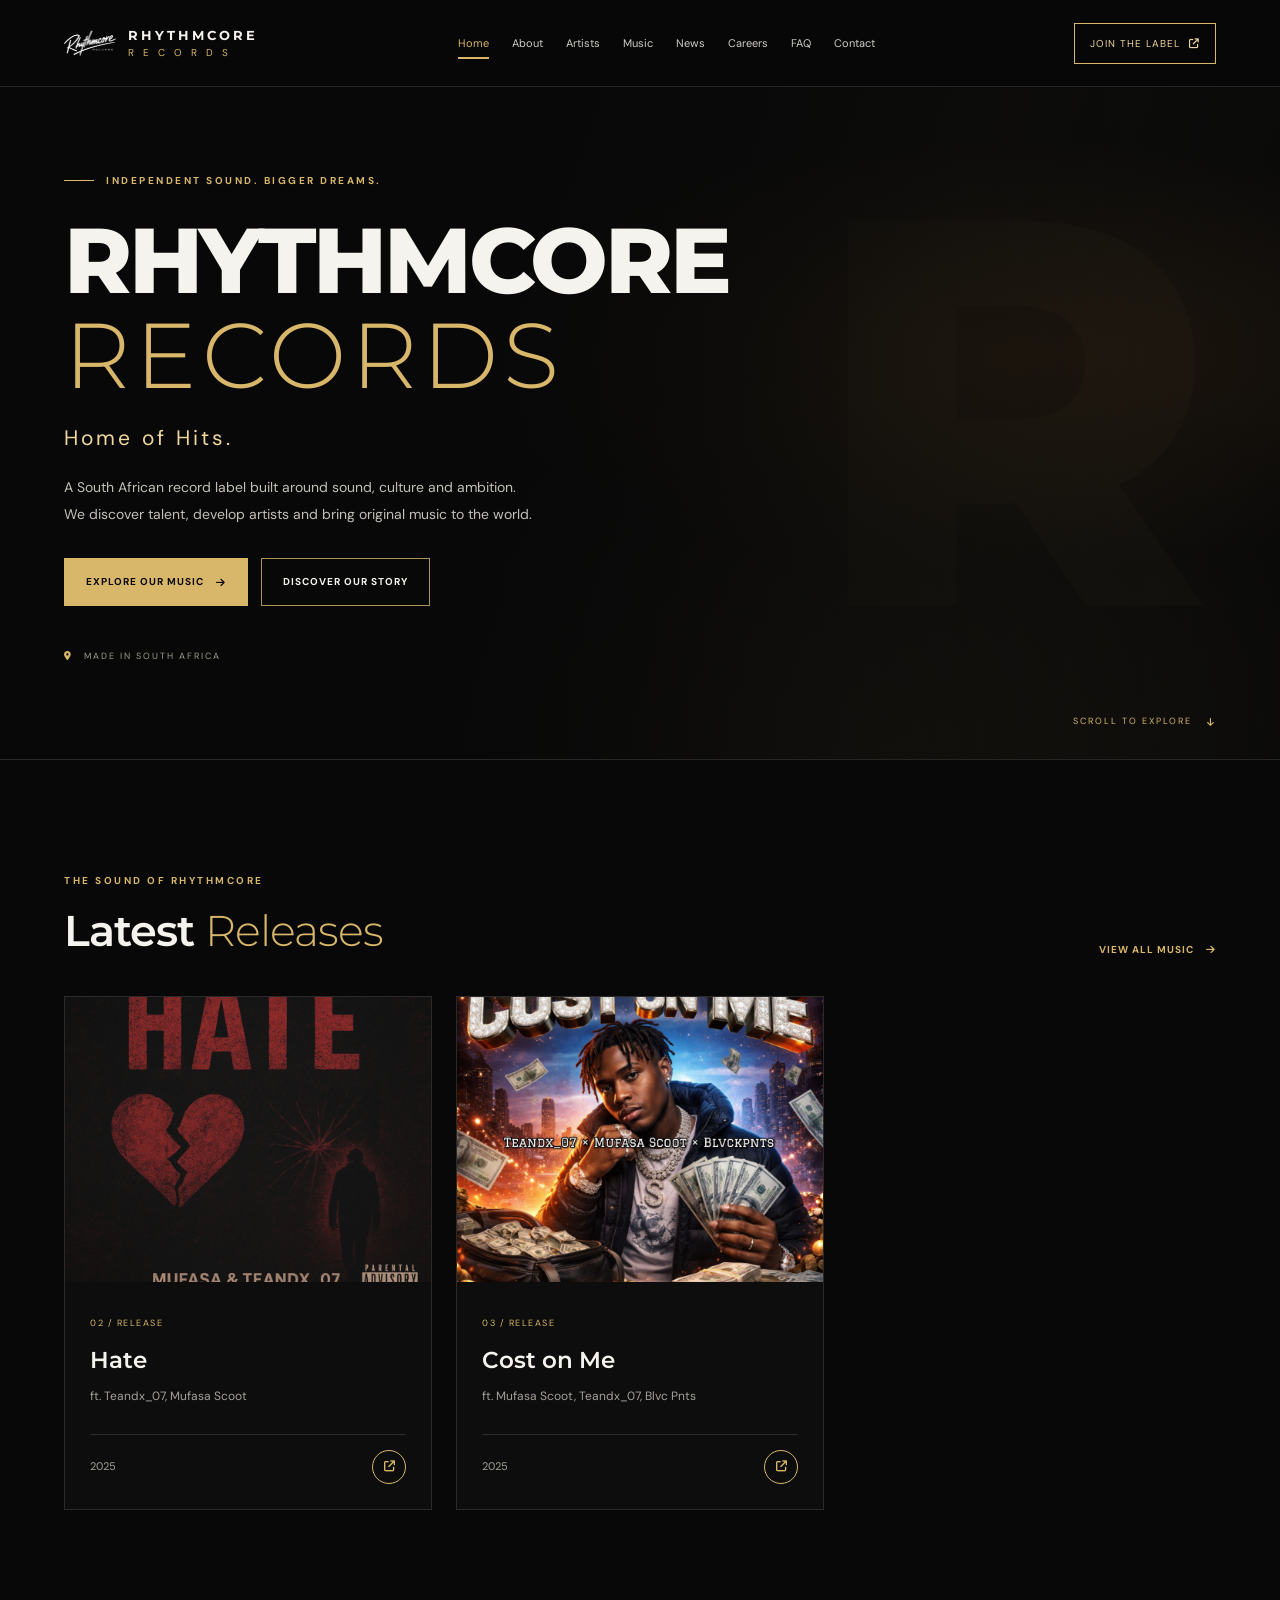
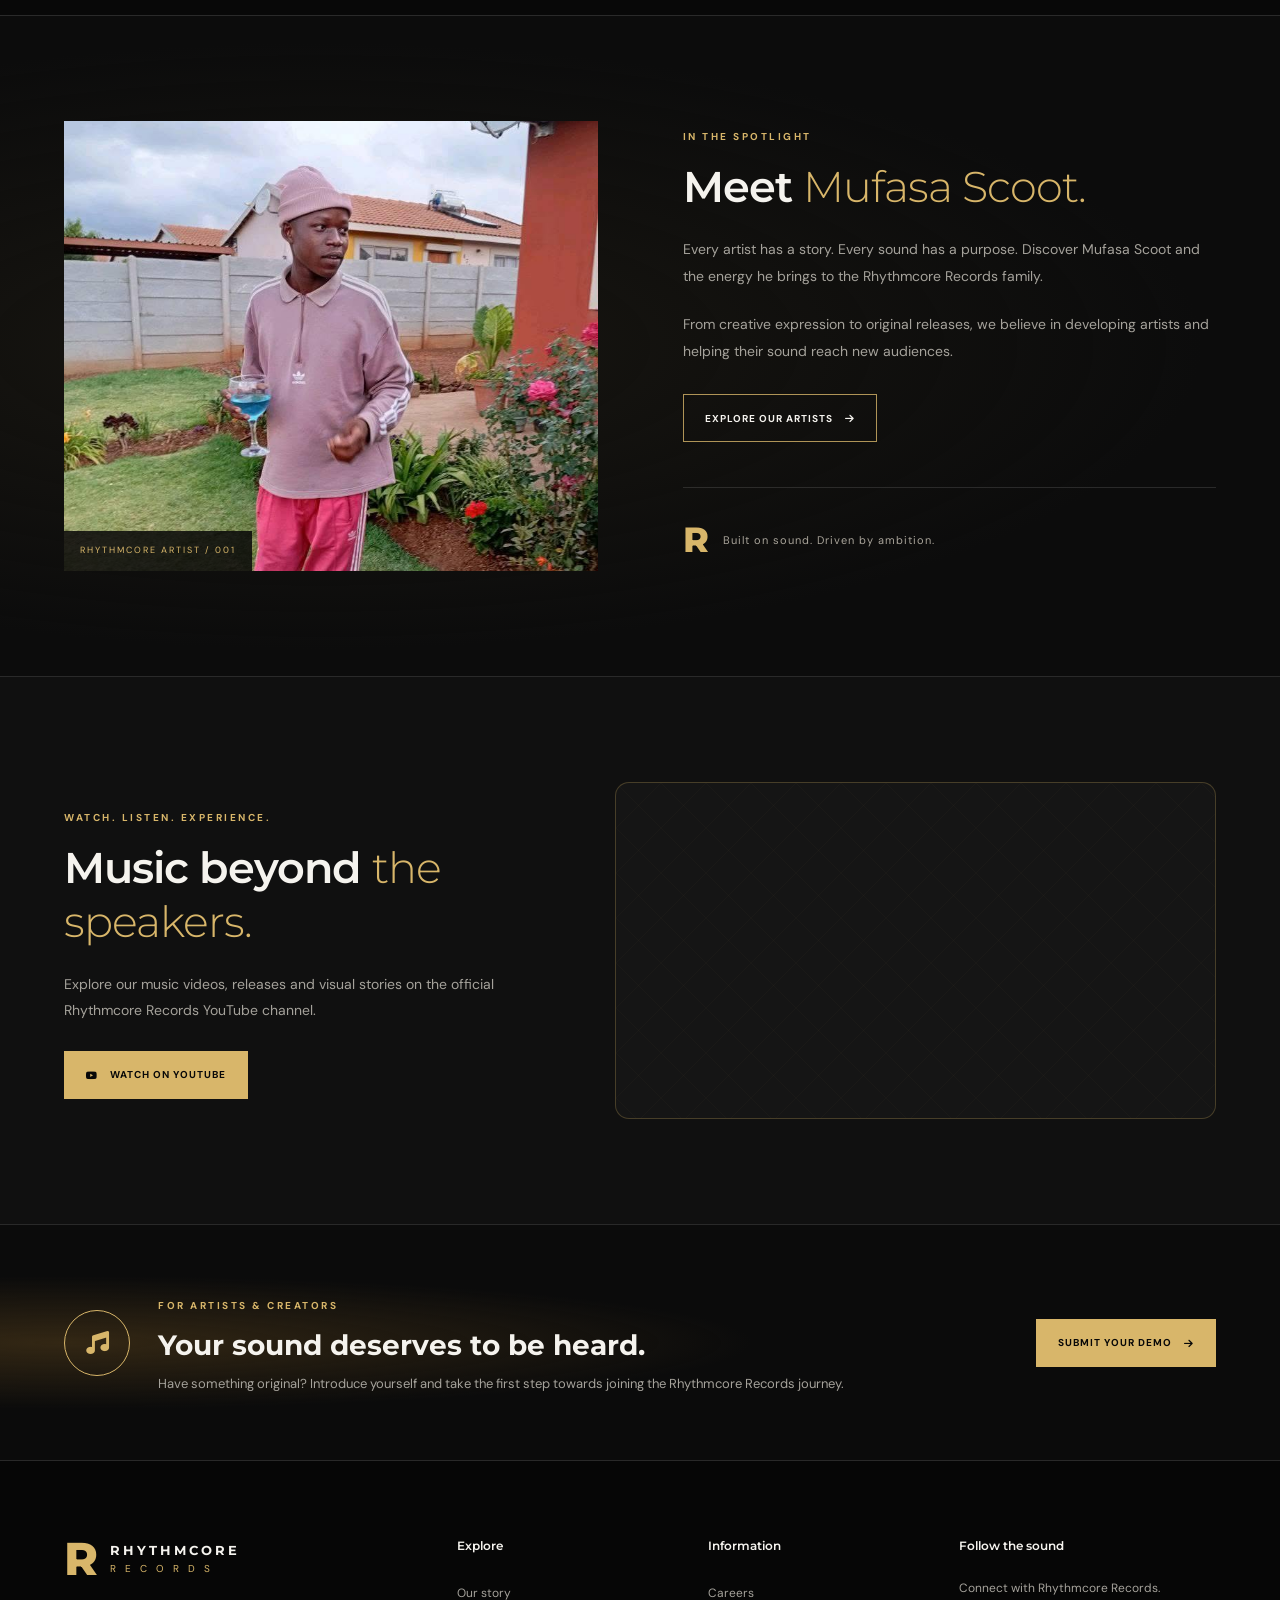
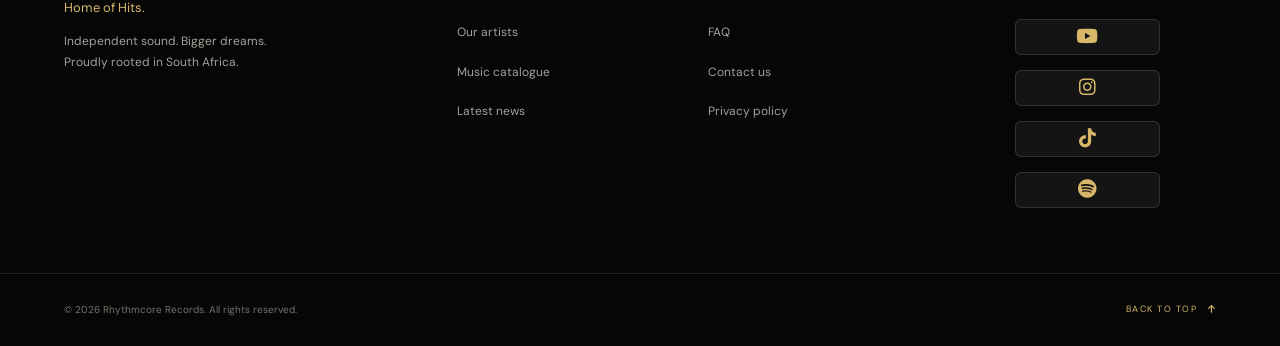
==== commit d6b88e7e: "Update index.html" ====
--- a/index.html
+++ b/index.html
@@ -2,6 +2,10 @@
 <!DOCTYPE html>
 <html lang="en">
 <head>
+    
+<!-- Rhythmcore Records browser tab logo -->
+<link rel="icon" type="image/png" href="/favicon.png">
+<link rel="shortcut icon" href="/favicon.png">
     <meta charset="UTF-8">
     <meta name="viewport" content="width=device-width, initial-scale=1.0">
 
@@ -313,6 +317,7 @@
 
                 <i class="fa-brands fa-youtube"></i>
                 Watch on YouTube
+
             </a>
 
         </div>
@@ -322,8 +327,8 @@
         <div class="video-placeholder">
 
             <iframe
-                src="https://www.youtube.com/watch?v=Z5DShfRxQW0"
-                title="Rhythmcore Records YouTube Video"
+                src="https://www.youtube-nocookie.com/embed/Z5DShfRxQW0"
+                title="Rhythmcore Records Music Video"
                 frameborder="0"
                 allow="accelerometer; autoplay; clipboard-write; encrypted-media; gyroscope; picture-in-picture; web-share"
                 referrerpolicy="strict-origin-when-cross-origin"
--- a/css/style.css
+++ b/css/style.css
@@ -4418,4 +4418,44 @@
     .artist-submission-form {
         padding: 22px 16px;
     }
-}+}
+
+/* ================= YOUTUBE VIDEO PLAYER ================= */
+
+.video-placeholder {
+    position: relative;
+    width: 100%;
+    aspect-ratio: 16 / 9;
+    overflow: hidden;
+    border-radius: 14px;
+    background: #151515;
+    border: 1px solid rgba(220, 184, 98, 0.25);
+}
+
+.video-placeholder iframe {
+    position: absolute;
+    inset: 0;
+    width: 100%;
+    height: 100%;
+    display: block;
+    border: 0;
+    border-radius: inherit;
+}
+
+.video-layout {
+    display: grid;
+    grid-template-columns: 0.9fr 1.1fr;
+    align-items: center;
+    gap: 60px;
+}
+
+@media (max-width: 768px) {
+    .video-layout {
+        grid-template-columns: 1fr;
+        gap: 32px;
+    }
+
+    .video-placeholder {
+        width: 100%;
+    }
+}
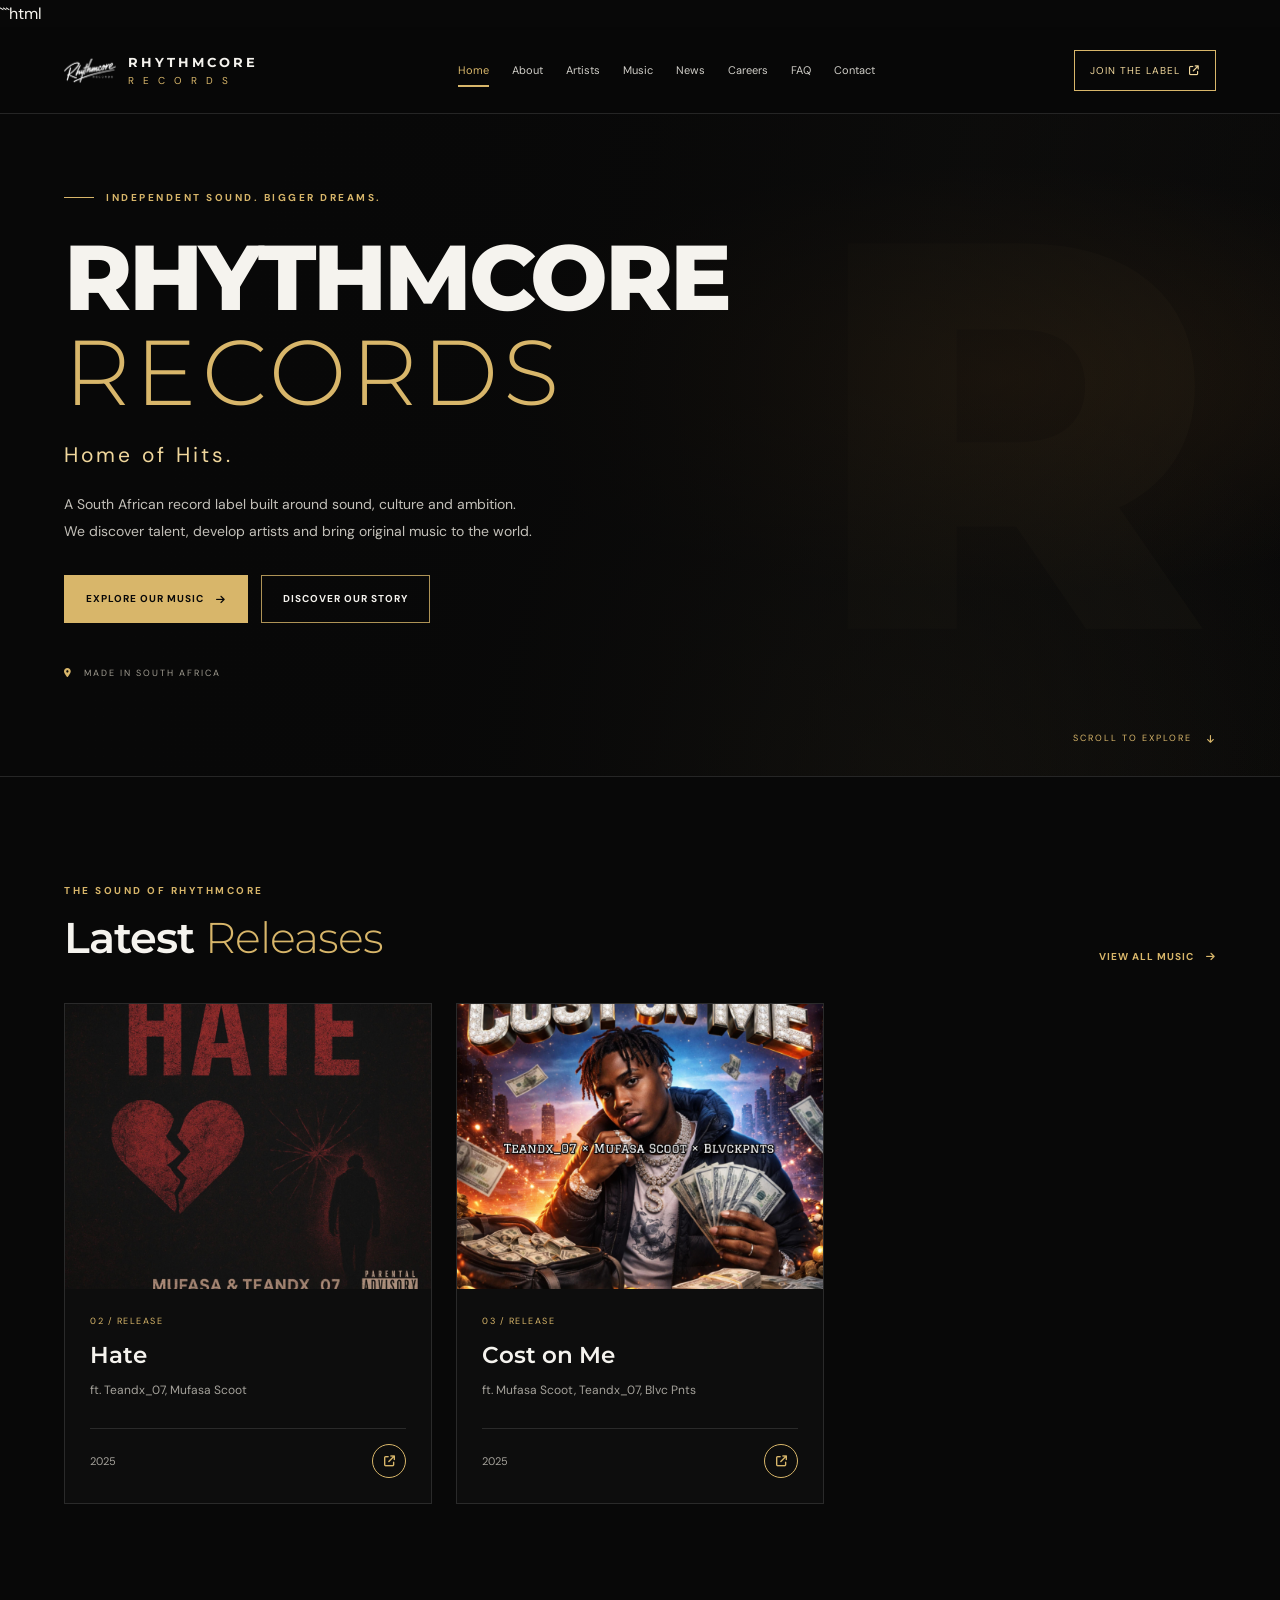
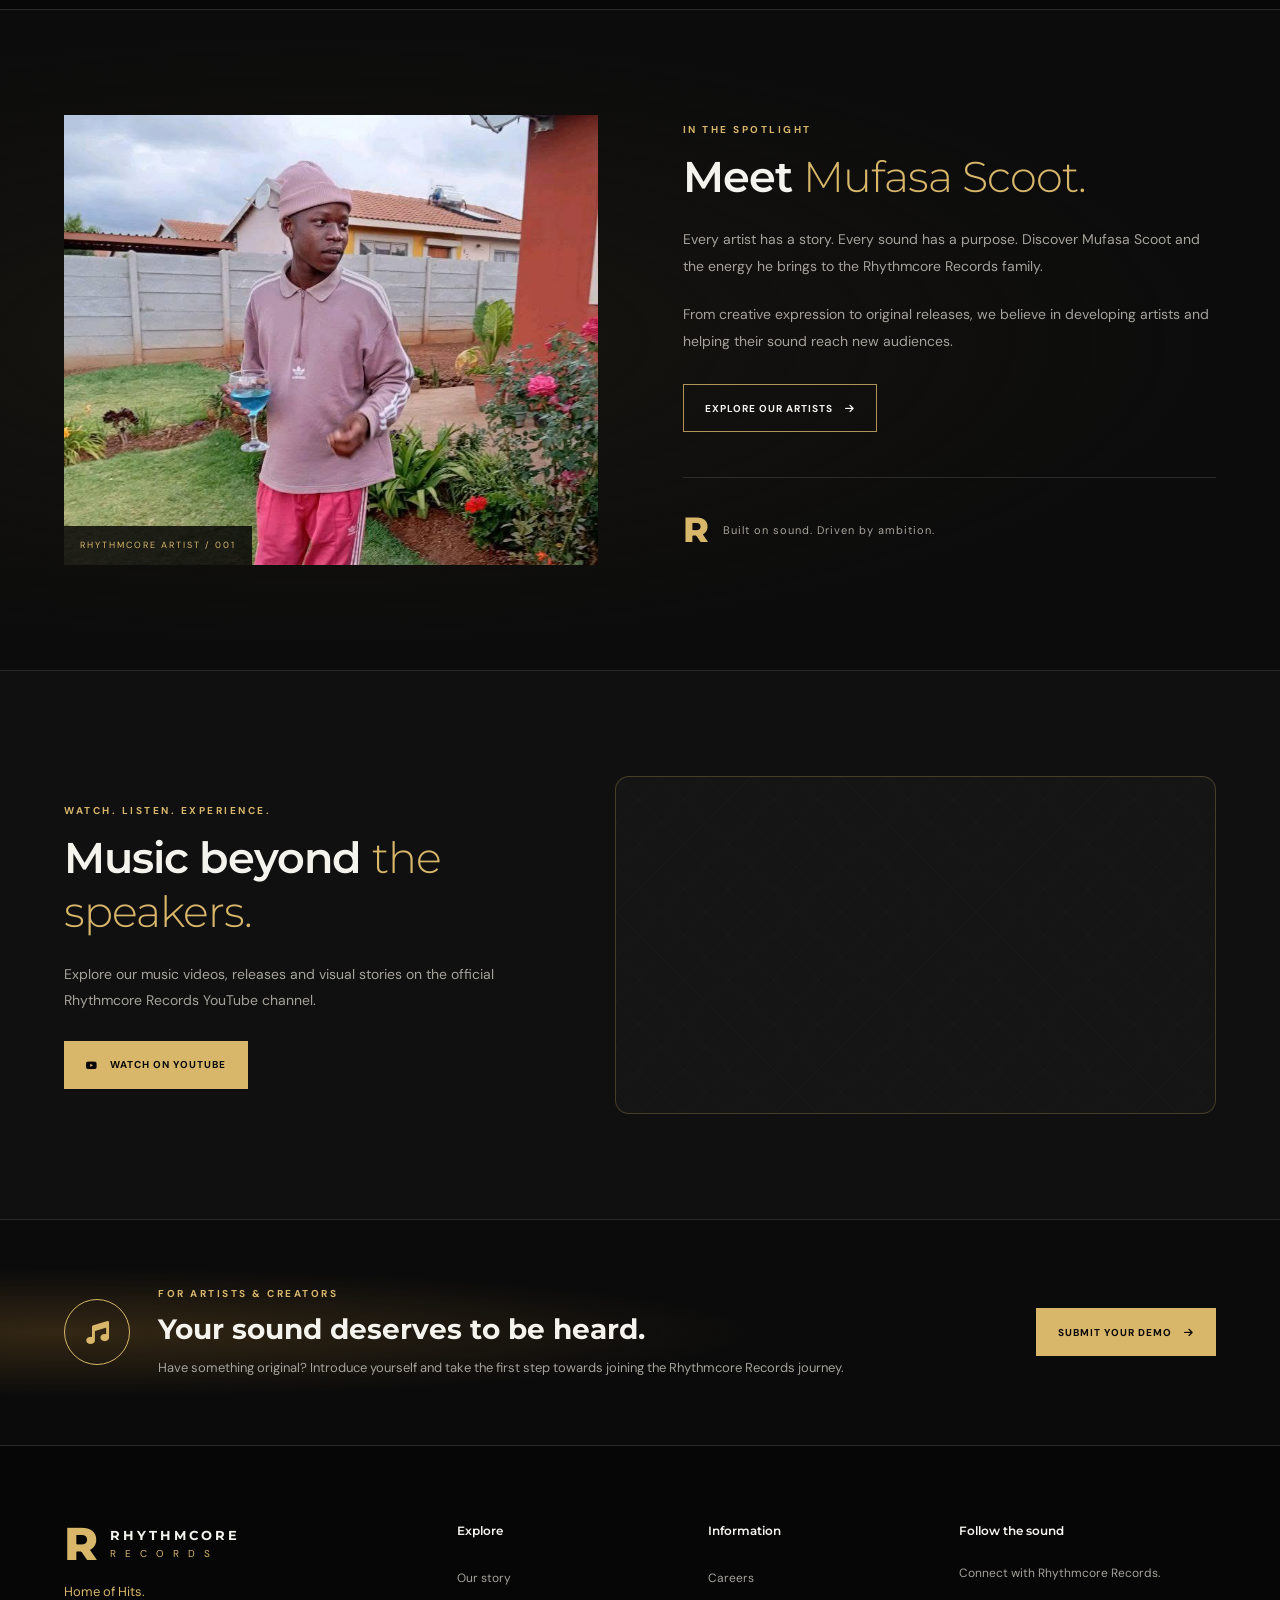
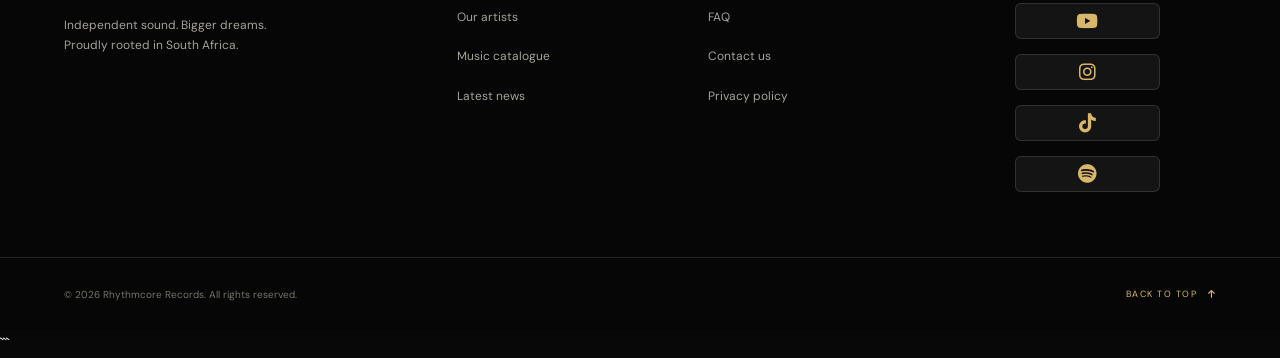
==== commit be068965: "Update index.html" ====
--- a/index.html
+++ b/index.html
@@ -1,20 +1,30 @@
-
+```html
 <!DOCTYPE html>
 <html lang="en">
 <head>
-    
-<!-- Rhythmcore Records browser tab logo -->
-<link rel="icon" type="image/png" href="/favicon.png">
-<link rel="shortcut icon" href="/favicon.png">
+
+    <!-- Rhythmcore Records favicon -->
+    <link rel="icon" type="image/png" href="https://rhythmcorerecords.co.za/images/Logo.png">
+    <link rel="shortcut icon" type="image/png" href="https://rhythmcorerecords.co.za/images/Logo.png">
+    <link rel="apple-touch-icon" href="https://rhythmcorerecords.co.za/images/Logo.png">
+
     <meta charset="UTF-8">
     <meta name="viewport" content="width=device-width, initial-scale=1.0">
 
-    <meta name="description"
-          content="Rhythmcore Records is a South African record label discovering, developing and promoting talented artists.">
-
+    <!-- SEO -->
+    <meta name="description" content="Rhythmcore Records is a South African record label focused on discovering, developing and promoting talented artists and music. Explore our artists, releases, music videos and latest projects.">
+
+    <meta name="robots" content="index, follow">
     <meta name="theme-color" content="#080808">
 
-    <title>Rhythmcore Records | Home of Hits</title>
+    <!-- Google and social sharing information -->
+    <meta property="og:title" content="Rhythmcore Records | Home of Hits">
+    <meta property="og:description" content="Discover artists, music releases and videos from Rhythmcore Records, a South African record label.">
+    <meta property="og:url" content="https://rhythmcorerecords.co.za/">
+    <meta property="og:type" content="website">
+    <meta property="og:image" content="https://rhythmcorerecords.co.za/images/Logo.png">
+
+    <title>Rhythmcore Records | South African Record Label</title>
 
     <!-- Website styling -->
     <link rel="stylesheet" href="css/style.css">
@@ -22,15 +32,14 @@
     <!-- Google Fonts -->
     <link rel="preconnect" href="https://fonts.googleapis.com">
     <link rel="preconnect" href="https://fonts.gstatic.com" crossorigin>
-    <link href="https://fonts.googleapis.com/css2?family=DM+Sans:wght@400;500;600;700&family=Montserrat:wght@300;400;500;600;700;800&display=swap"
-          rel="stylesheet">
+    <link href="https://fonts.googleapis.com/css2?family=DM+Sans:wght@400;500;600;700&family=Montserrat:wght@300;400;500;600;700;800&display=swap" rel="stylesheet">
 
     <!-- Font Awesome icons -->
-    <link rel="stylesheet"
-          href="https://cdnjs.cloudflare.com/ajax/libs/font-awesome/6.7.2/css/all.min.css">
+    <link rel="stylesheet" href="https://cdnjs.cloudflare.com/ajax/libs/font-awesome/6.7.2/css/all.min.css">
 
     <!-- Website JavaScript -->
     <script src="js/main.js" defer></script>
+
 </head>
 
 <body>
@@ -41,17 +50,16 @@
 
         <nav class="navbar container" aria-label="Main navigation">
 
-            
-<a href="index.html" class="brand" aria-label="Rhythmcore Records home">
-    <img src="images/Logo.png"
-         alt="Rhythmcore Records"
-         class="brand-logo">
-
-    <span class="brand-name">
-        <strong>RHYTHMCORE</strong>
-        <span>R E C O R D S</span>
-    </span>
-</a>
+            <a href="index.html" class="brand" aria-label="Rhythmcore Records home">
+                <img src="images/Logo.png"
+                     alt="Rhythmcore Records"
+                     class="brand-logo">
+
+                <span class="brand-name">
+                    <strong>RHYTHMCORE</strong>
+                    <span>R E C O R D S</span>
+                </span>
+            </a>
 
             <button class="menu-toggle"
                     id="menuToggle"
@@ -63,7 +71,6 @@
             </button>
 
             <ul class="nav-links" id="navLinks">
-
                 <li><a href="#top" class="nav-link active">Home</a></li>
                 <li><a href="about.html" class="nav-link">About</a></li>
                 <li><a href="artists.html" class="nav-link">Artists</a></li>
@@ -72,7 +79,6 @@
                 <li><a href="careers.html" class="nav-link">Careers</a></li>
                 <li><a href="faq.html" class="nav-link">FAQ</a></li>
                 <li><a href="contact.html" class="nav-link">Contact</a></li>
-
             </ul>
 
             <a href="artists.html#submit-demo" class="header-cta">
@@ -160,10 +166,7 @@
 
                 </div>
 
-
                 <div class="music-grid">
-
-                    
 
                     <!-- Release 1 -->
 
@@ -292,55 +295,55 @@
         </section>
 
 
-<!-- ================= YOUTUBE ================= -->
-
-<section class="video-section section-padding" id="videos">
-
-    <div class="container video-layout">
-
-        <div class="video-copy">
-
-            <span class="eyebrow">WATCH. LISTEN. EXPERIENCE.</span>
-
-            <h2>Music beyond <span>the speakers.</span></h2>
-
-            <p>
-                Explore our music videos, releases and visual
-                stories on the official Rhythmcore Records
-                YouTube channel.
-            </p>
-
-            <a href="https://www.youtube.com/watch?v=Z5DShfRxQW0"
-               class="btn btn-gold"
-               target="_blank"
-               rel="noopener noreferrer">
-
-                <i class="fa-brands fa-youtube"></i>
-                Watch on YouTube
-
-            </a>
-
-        </div>
-
-        <!-- YouTube Video Player -->
-
-        <div class="video-placeholder">
-
-            <iframe
-                src="https://www.youtube-nocookie.com/embed/Z5DShfRxQW0"
-                title="Rhythmcore Records Music Video"
-                frameborder="0"
-                allow="accelerometer; autoplay; clipboard-write; encrypted-media; gyroscope; picture-in-picture; web-share"
-                referrerpolicy="strict-origin-when-cross-origin"
-                allowfullscreen
-                loading="lazy">
-            </iframe>
-
-        </div>
-
-    </div>
-
-</section>
+        <!-- ================= YOUTUBE ================= -->
+
+        <section class="video-section section-padding" id="videos">
+
+            <div class="container video-layout">
+
+                <div class="video-copy">
+
+                    <span class="eyebrow">WATCH. LISTEN. EXPERIENCE.</span>
+
+                    <h2>Music beyond <span>the speakers.</span></h2>
+
+                    <p>
+                        Explore our music videos, releases and visual
+                        stories on the official Rhythmcore Records
+                        YouTube channel.
+                    </p>
+
+                    <a href="https://www.youtube.com/watch?v=Z5DShfRxQW0"
+                       class="btn btn-gold"
+                       target="_blank"
+                       rel="noopener noreferrer">
+
+                        <i class="fa-brands fa-youtube"></i>
+                        Watch on YouTube
+
+                    </a>
+
+                </div>
+
+                <!-- YouTube Video Player -->
+
+                <div class="video-placeholder">
+
+                    <iframe
+                        src="https://www.youtube-nocookie.com/embed/Z5DShfRxQW0"
+                        title="Rhythmcore Records Music Video"
+                        frameborder="0"
+                        allow="accelerometer; autoplay; clipboard-write; encrypted-media; gyroscope; picture-in-picture; web-share"
+                        referrerpolicy="strict-origin-when-cross-origin"
+                        allowfullscreen
+                        loading="lazy">
+                    </iframe>
+
+                </div>
+
+            </div>
+
+        </section>
 
 
         <!-- ================= ARTIST CALL TO ACTION ================= -->
@@ -500,3 +503,4 @@
 
 </body>
 </html>
+```
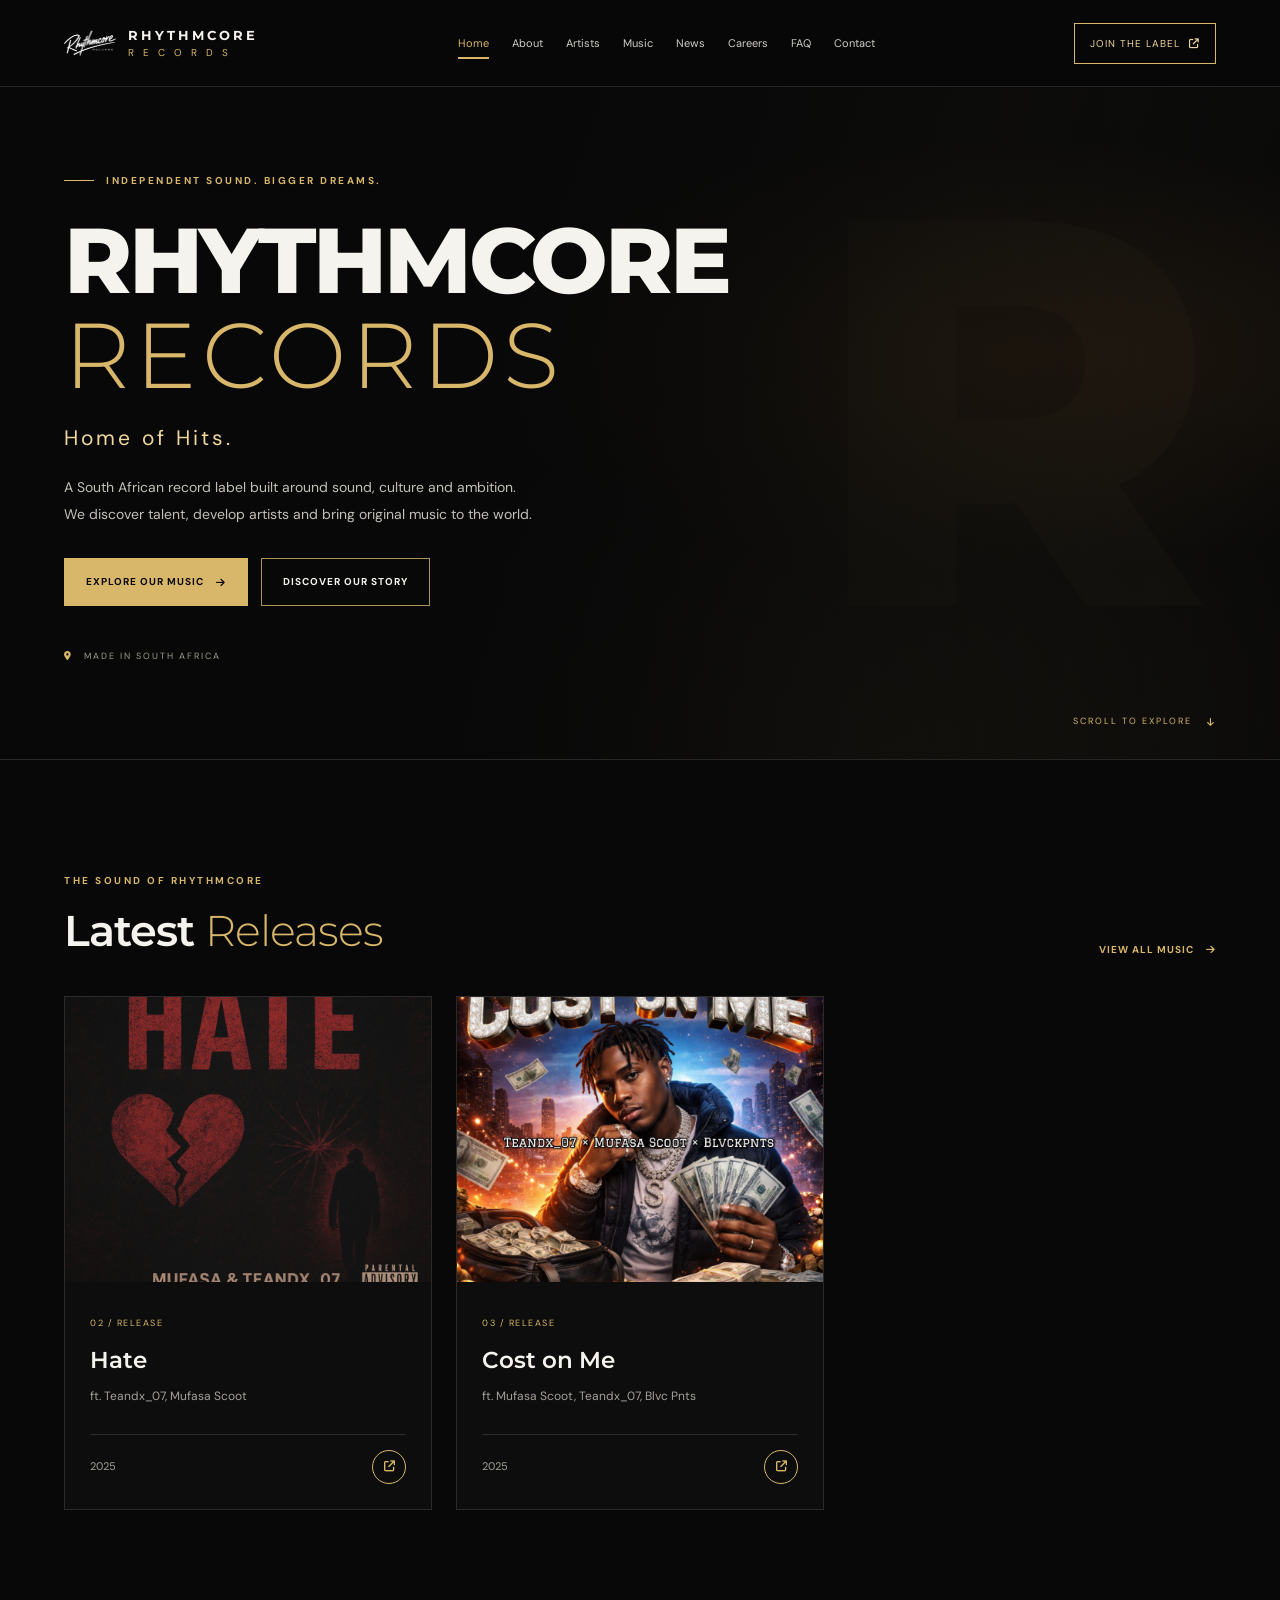
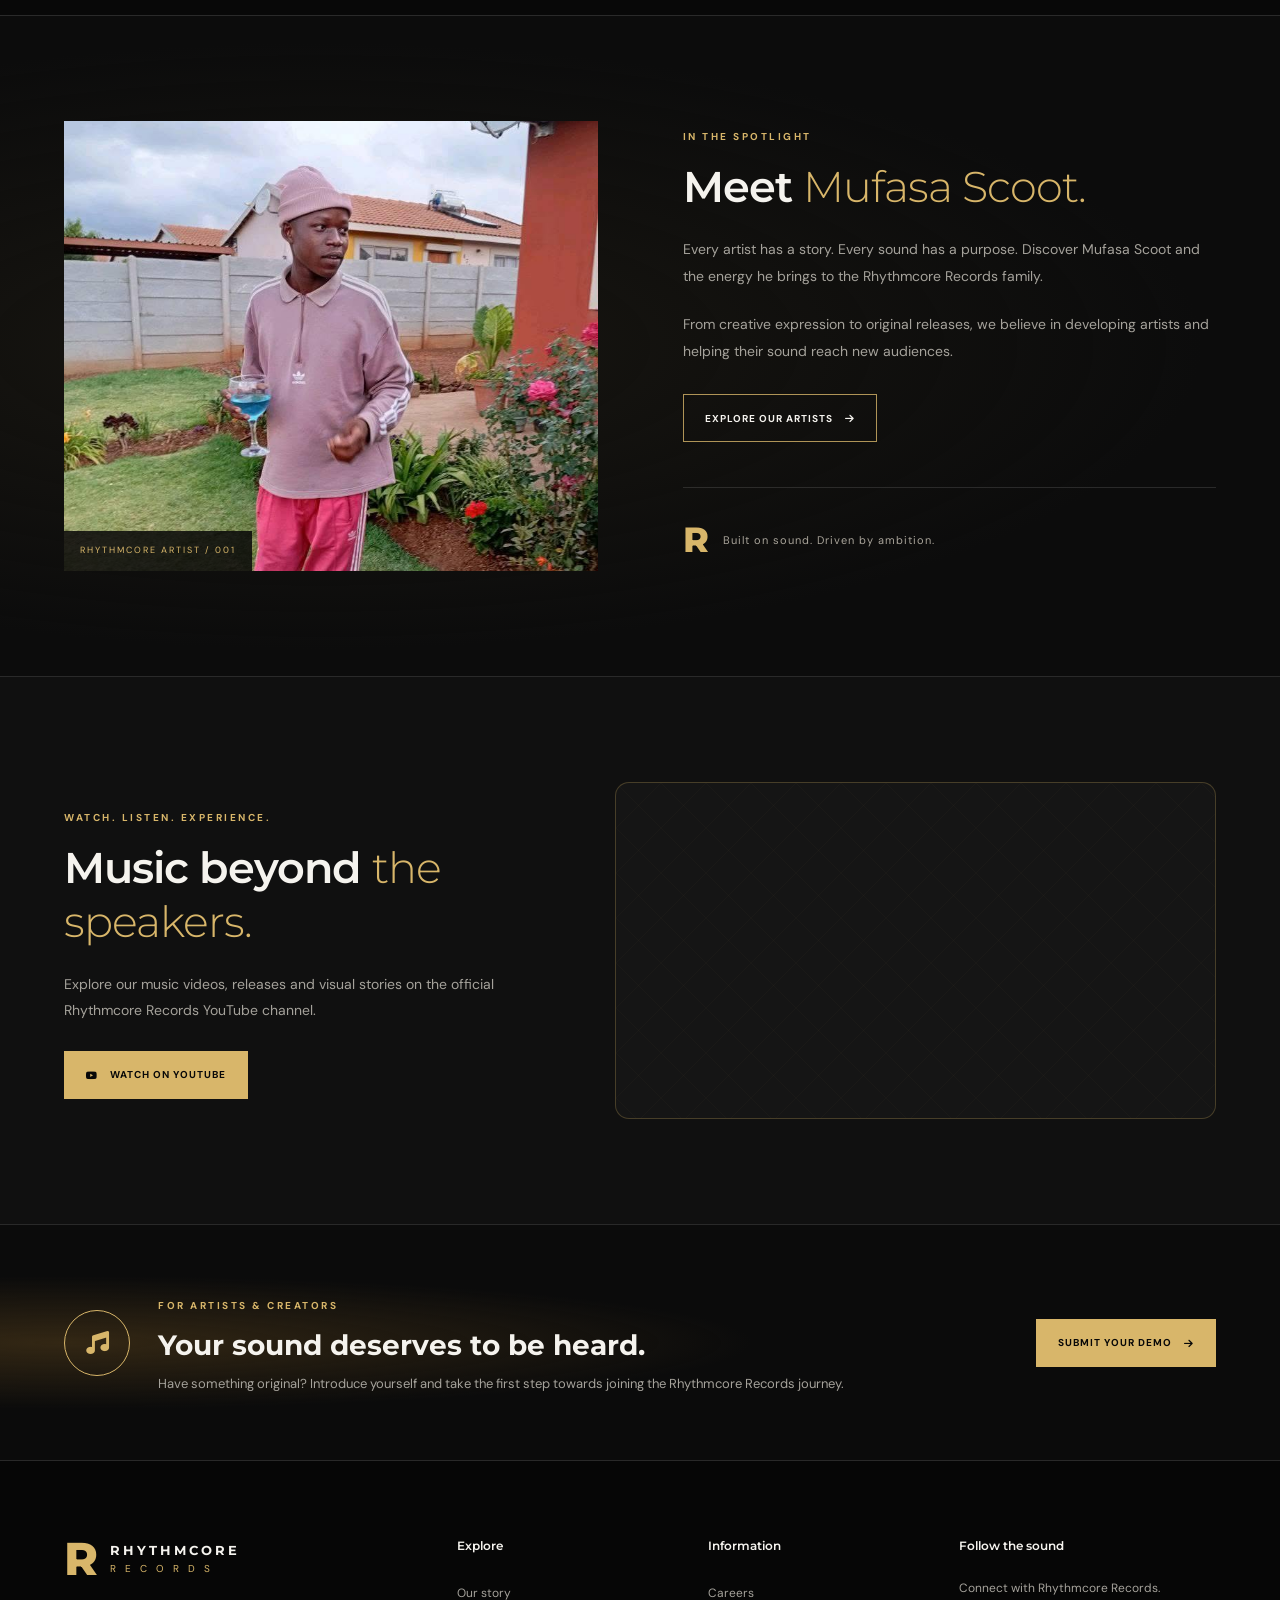
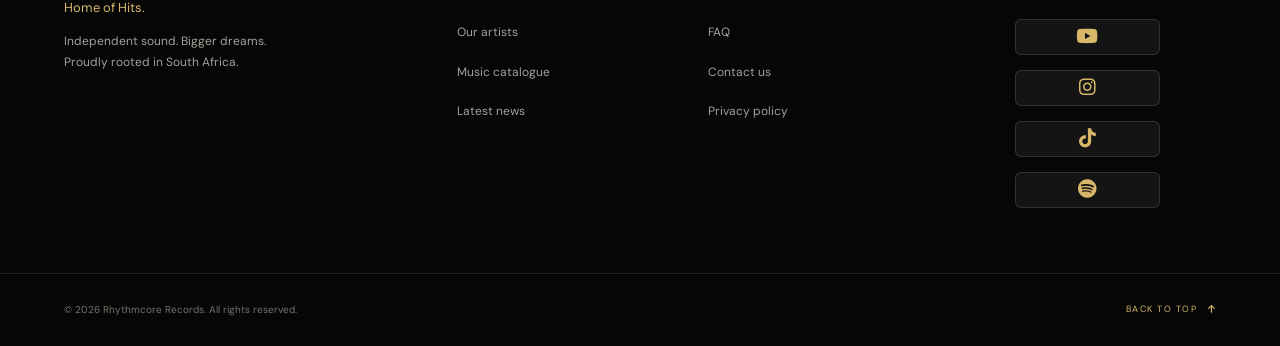
==== commit 904ff59f: "Update index.html" ====
--- a/index.html
+++ b/index.html
@@ -1,4 +1,3 @@
-```html
 <!DOCTYPE html>
 <html lang="en">
 <head>
@@ -503,4 +502,3 @@
 
 </body>
 </html>
-```
